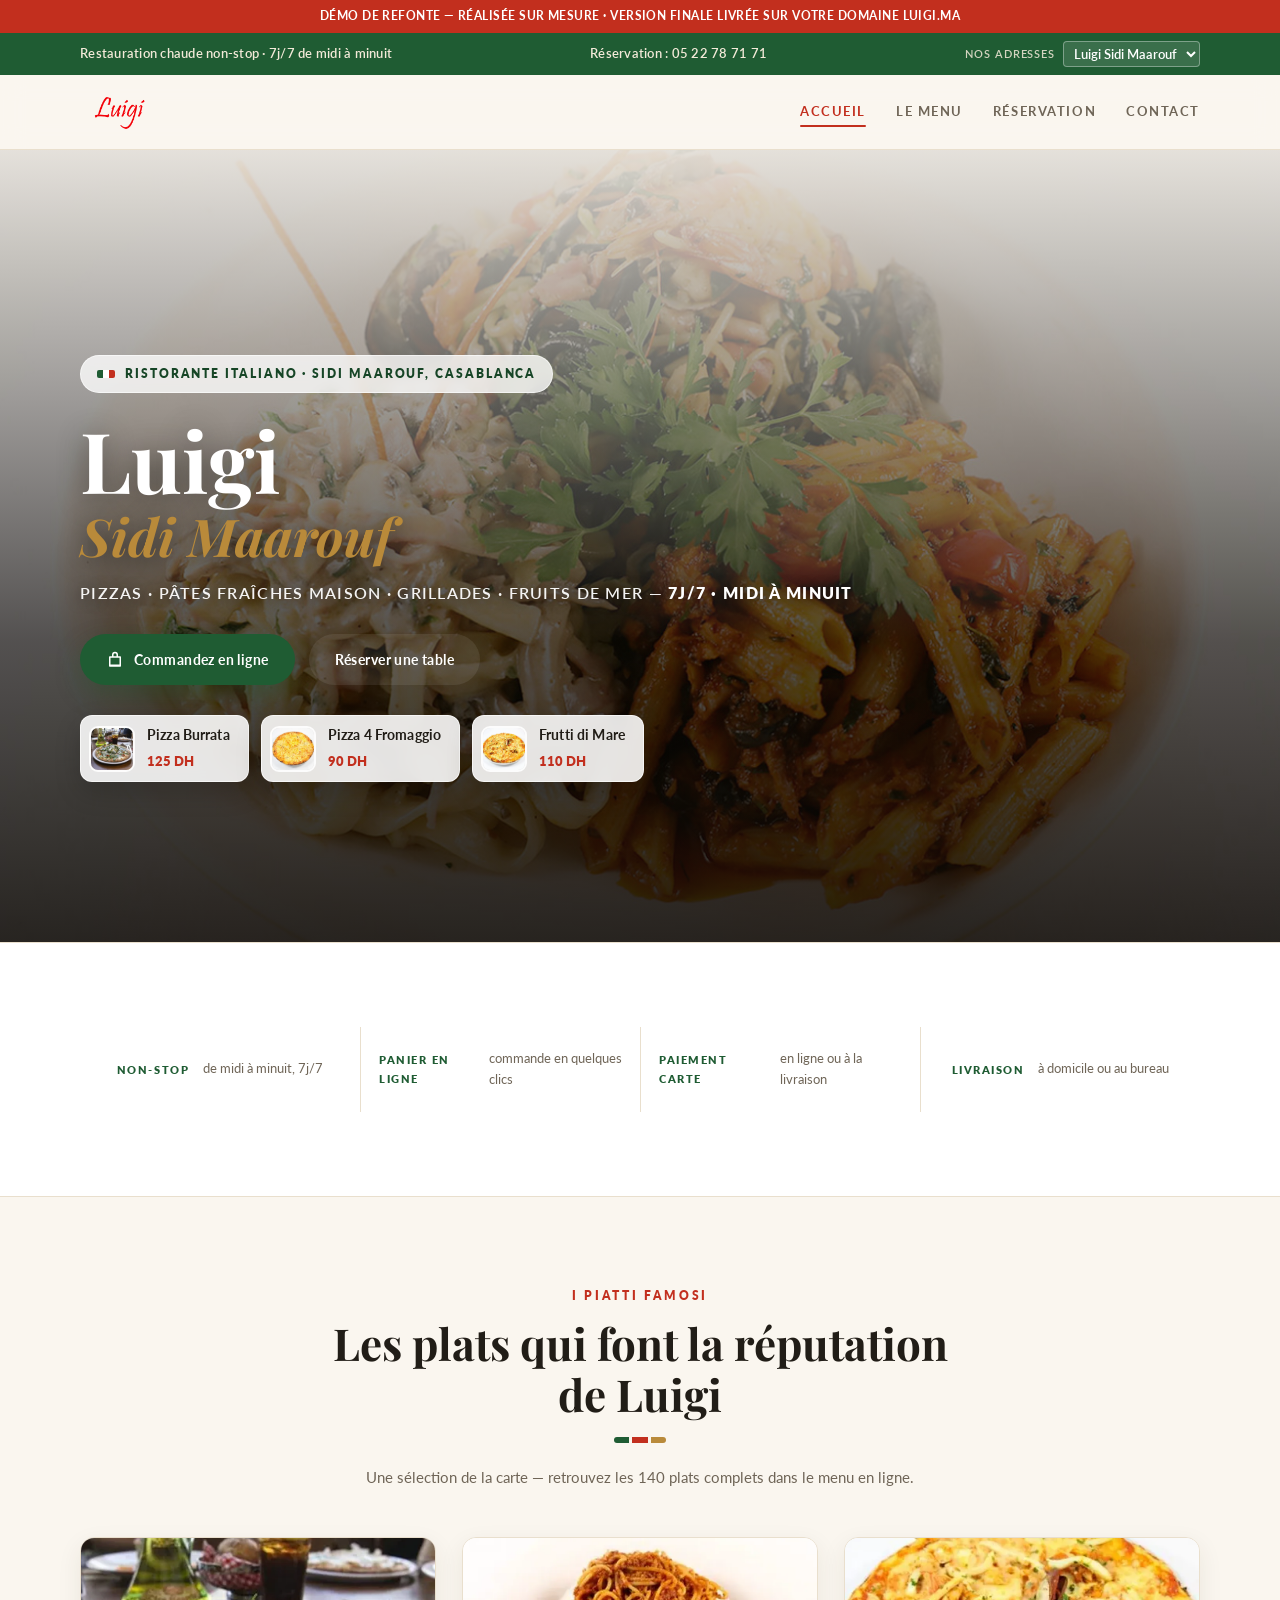
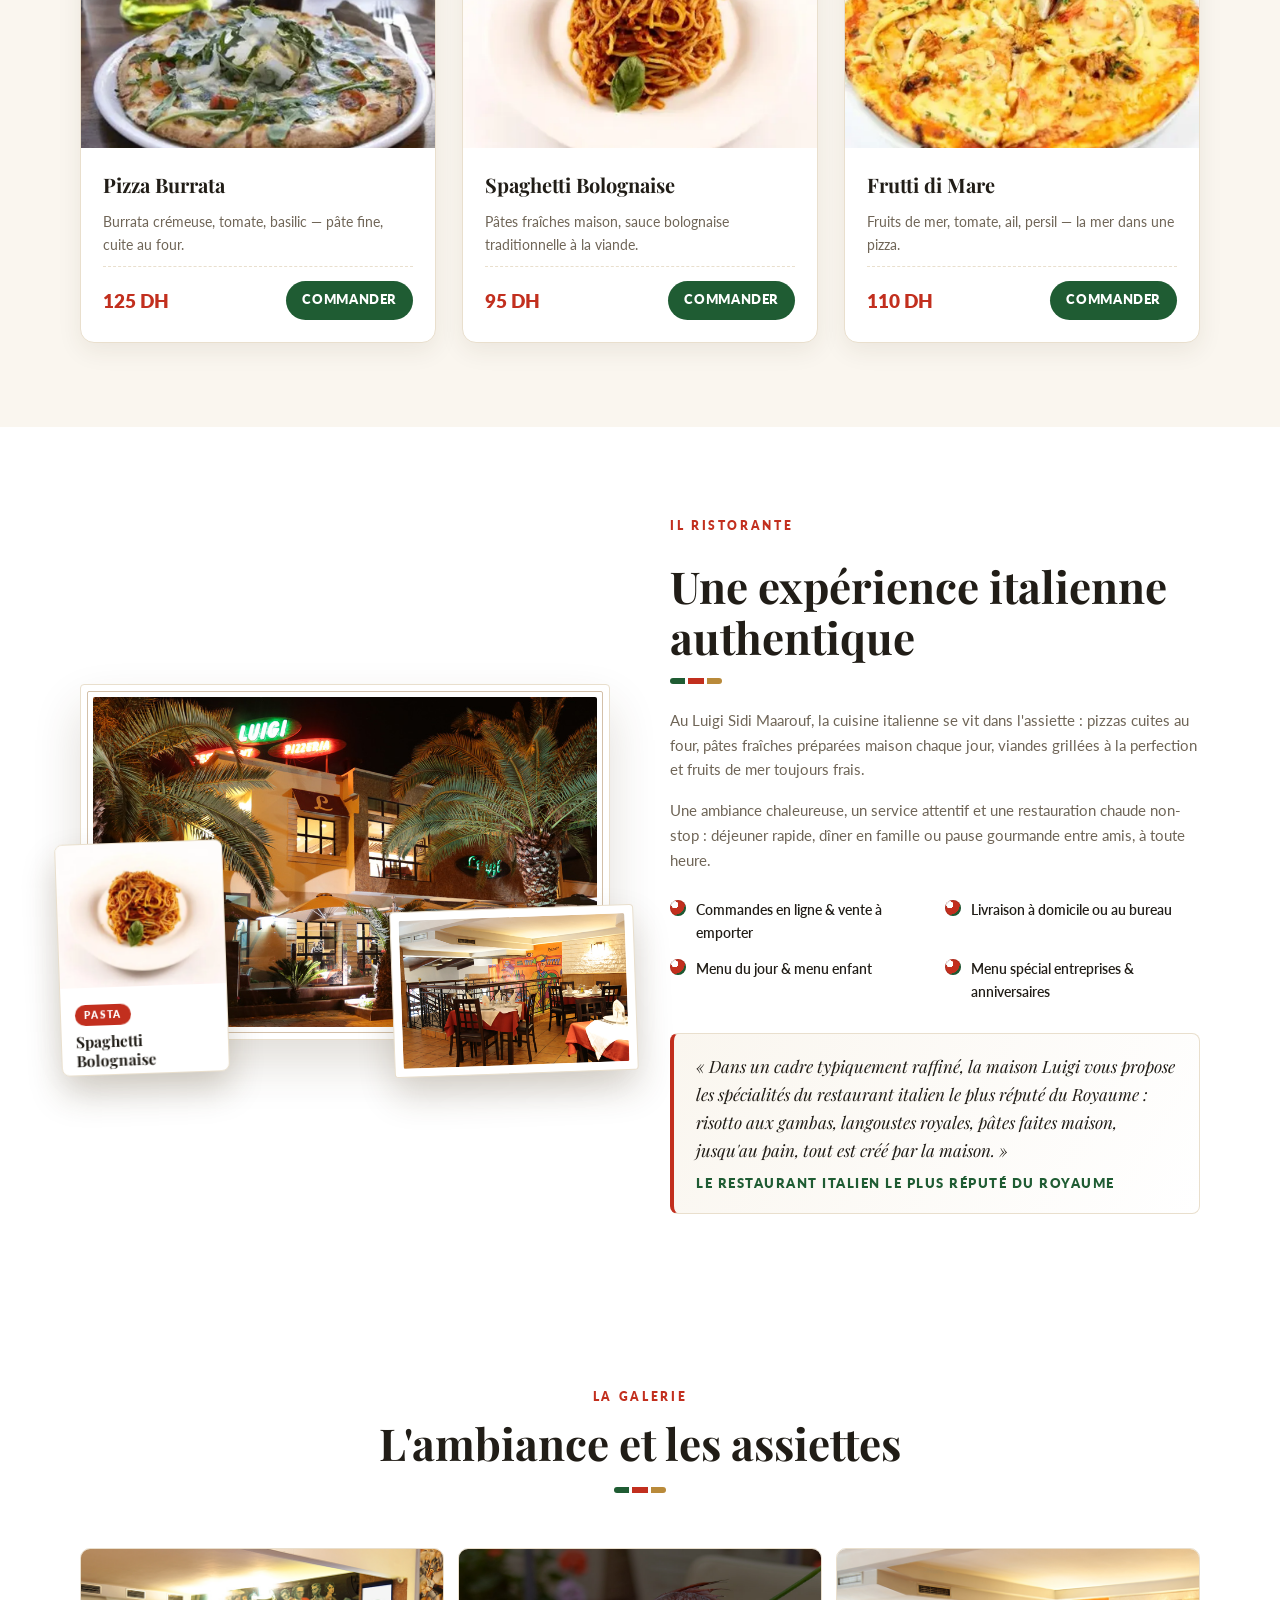
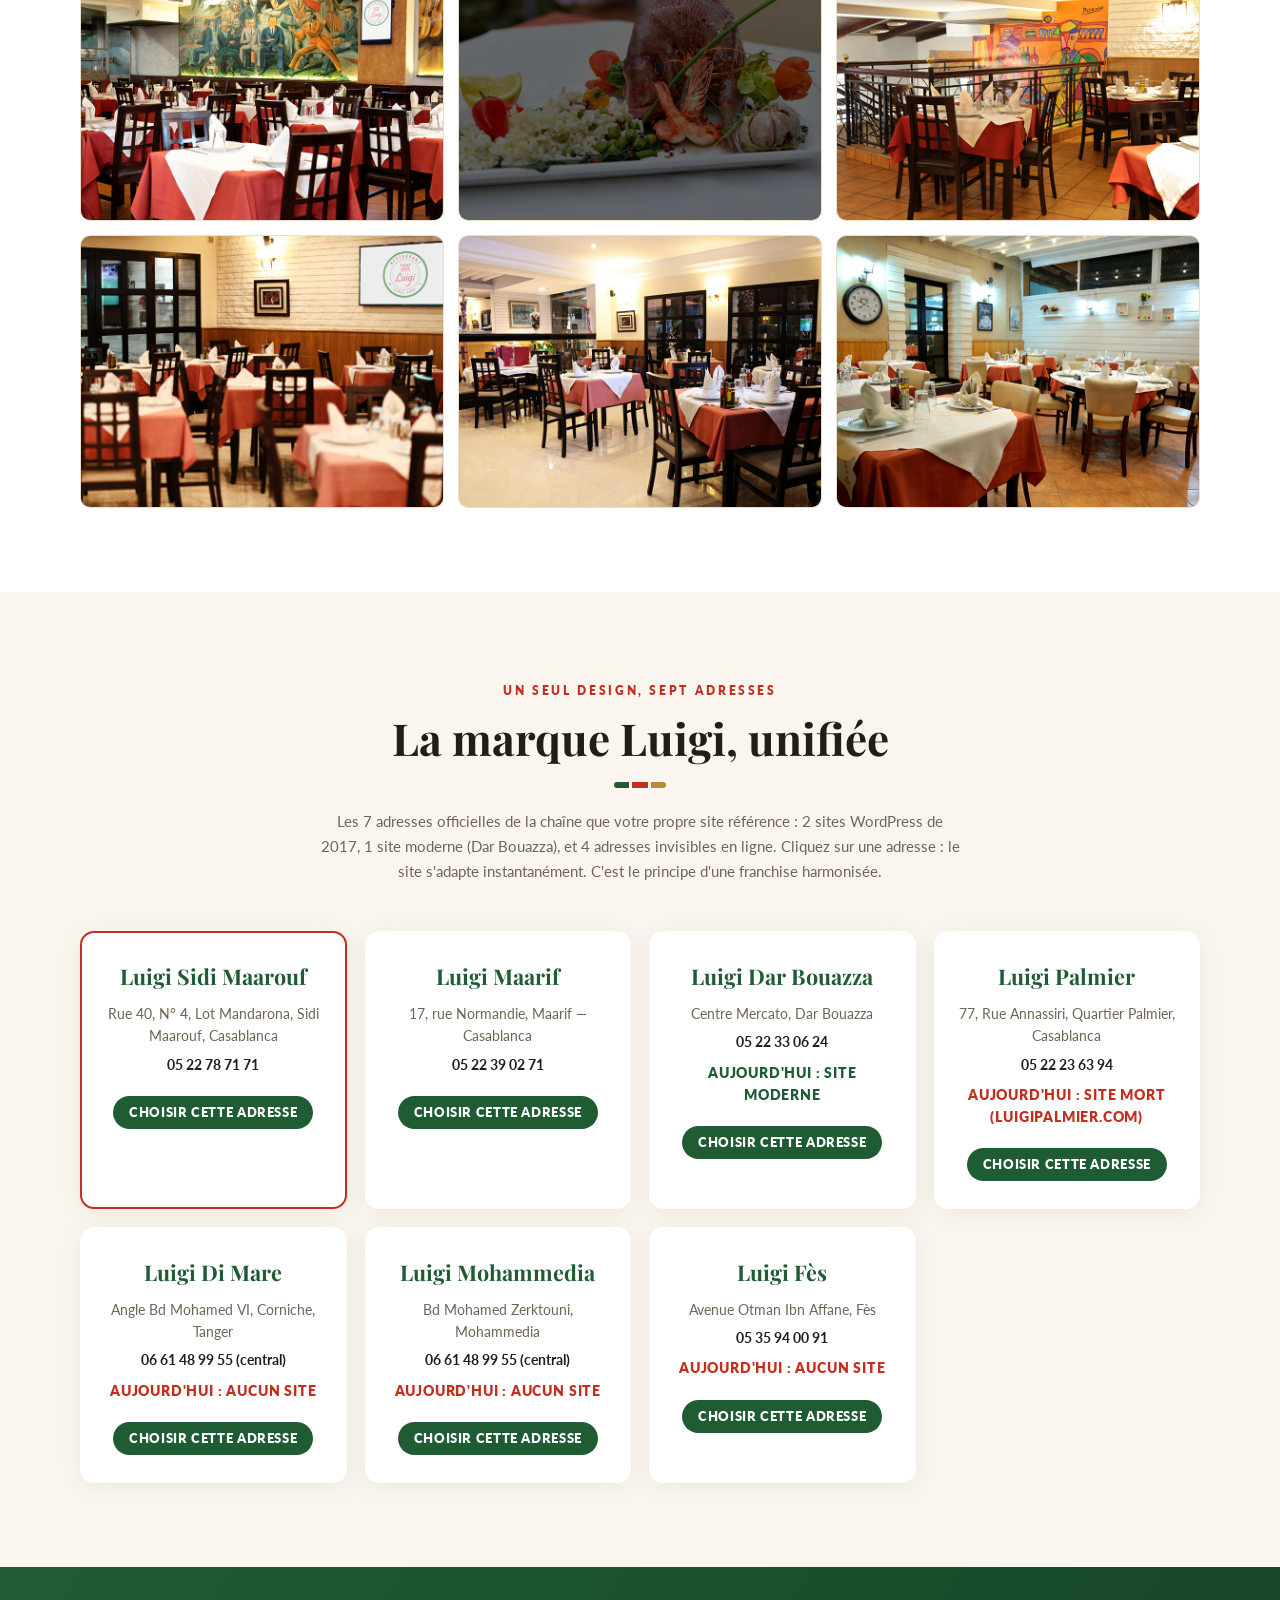
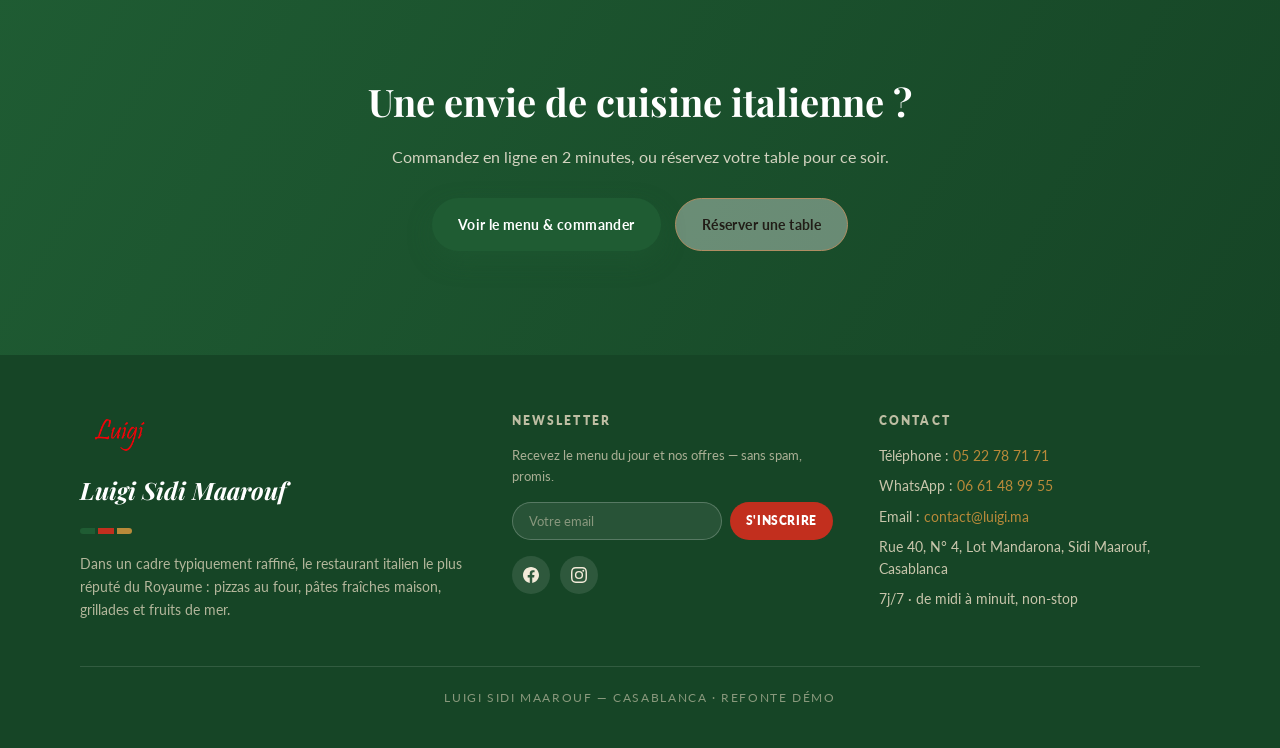
==== index.html @ 853eae3e "fix: 7 location selector options, CSS vars, palmier wa target, generic titles" ====
<!DOCTYPE html>
<html lang="fr">
<head>
  <meta charset="UTF-8">
  <meta name="viewport" content="width=device-width, initial-scale=1.0">
  <title>Luigi — Restaurant italien | Pizzas, Pâtes fraîches, Grillades</title>
  <meta name="description" content="Luigi : pizzas, pâtes fraîches, viandes grillées, fruits de mer. Chaîne italienne au Maroc — 7 adresses, restauration non-stop de midi à minuit. Commandez en ligne.">
  <link rel="icon" type="image/png" href="assets/img/logo.png">
  <link rel="preconnect" href="https://fonts.googleapis.com">
  <link rel="preconnect" href="https://fonts.gstatic.com" crossorigin>
  <link href="https://fonts.googleapis.com/css2?family=Playfair+Display:wght@500;700&family=Lato:wght@400;600;700&display=swap" rel="stylesheet">
  <link rel="stylesheet" href="assets/css/style.css?v=7">
</head>
<body>
  <div class="demo-strip">Démo de refonte — réalisée sur mesure · version finale livrée sur votre domaine luigi.ma</div>

  <div class="topbar">
    <div class="container topbar-inner">
      <span>Restauration chaude non-stop · 7j/7 de midi à minuit</span>
      <span>Réservation : <a id="topPhoneLink" href="tel:+212522787171">05 22 78 71 71</a></span>
      <span class="topbar-loc">
        <label for="locSelect">Nos adresses</label>
        <select id="locSelect" class="loc-select">
          <option value="sidimaarouf">Luigi Sidi Maarouf</option>
          <option value="maarif">Luigi Maarif</option>
          <option value="darbouazza">Luigi Dar Bouazza</option>
        </select>
      </span>
    </div>
  </div>

  <header class="header" id="header">
    <div class="container header-inner">
      <a href="index.html" class="logo">
        <img src="assets/img/logo.png" alt="Luigi">
      </a>
      <nav class="nav" id="nav">
        <a href="index.html" class="nav-link active">Accueil</a>
        <a href="menu.html" class="nav-link">Le Menu</a>
        <a href="reservation.html" class="nav-link">Réservation</a>
        <a href="contact.html" class="nav-link">Contact</a>
      </nav>
      <button class="nav-toggle" id="navToggle" aria-label="Menu" aria-expanded="false">
        <span></span><span></span><span></span>
      </button>
    </div>
  </header>

  <section class="hero" id="accueil">
    <div class="hero-bg">
      <img src="assets/img/Luigi-slider-1.jpg" alt="L'ambiance du restaurant Luigi">
    </div>
    <div class="hero-content">
      <span class="hero-badge"><span id="locBadge">Ristorante Italiano · Sidi Maarouf, Casablanca</span></span>
      <h1>Luigi <span id="locName">Sidi Maarouf</span></h1>
      <p class="hero-tag">Pizzas · Pâtes fraîches maison · Grillades · Fruits de mer — <strong>7j/7 · midi à minuit</strong></p>
      <div class="hero-cta">
        <a href="menu.html" class="btn btn-primary">
          <svg viewBox="0 0 24 24" width="18" height="18" fill="currentColor"><path d="M19 7h-3V5a4 4 0 0 0-8 0v2H5a1 1 0 0 0-1 1v12a1 1 0 0 0 1 1h14a1 1 0 0 0 1-1V8a1 1 0 0 0-1-1Zm-9-2a2 2 0 0 1 4 0v2h-4V5Zm8 13H6V9h12v9Zm-8-10a1 1 0 1 0 2 0 1 1 0 0 0-2 0Z"/></svg>
          Commandez en ligne
        </a>
        <a href="reservation.html" class="btn btn-outline-cream">Réserver une table</a>
      </div>
      <div class="hero-minis">
        <div class="hero-mini">
          <img src="assets/img/menu/IMG-22350000-editedby-YoBEN-ComsideA-4.webp" alt="Pizza Burrata">
          <span><b>Pizza Burrata</b><em>125 DH</em></span>
        </div>
        <div class="hero-mini">
          <img src="assets/img/menu/4-FORMAGGIO.webp" alt="Pizza 4 Fromaggio">
          <span><b>Pizza 4 Fromaggio</b><em>90 DH</em></span>
        </div>
        <div class="hero-mini">
          <img src="assets/img/menu/FRUTTI-DI-MARE.webp" alt="Pizza Frutti di Mare">
          <span><b>Frutti di Mare</b><em>110 DH</em></span>
        </div>
      </div>
    </div>
  </section>

  <section class="info-strip">
    <div class="container info-grid">
      <div class="info-item"><strong>Non-stop</strong><span>de midi à minuit, 7j/7</span></div>
      <div class="info-item"><strong>Panier en ligne</strong><span>commande en quelques clics</span></div>
      <div class="info-item"><strong>Paiement carte</strong><span>en ligne ou à la livraison</span></div>
      <div class="info-item"><strong>Livraison</strong><span>à domicile ou au bureau</span></div>
    </div>
  </section>

  <section class="featured-section">
    <div class="container">
      <div class="section-head">
        <span class="section-tag">I Piatti Famosi</span>
        <h2>Les plats qui font la réputation de Luigi</h2>
        <span class="flag-stripe"><span></span><span></span><span></span></span>
        <p>Une sélection de la carte — retrouvez les 140 plats complets dans le menu en ligne.</p>
      </div>
      <div class="featured-grid">
        <div class="featured-card">
          <div class="featured-img"><img src="assets/img/menu/IMG-22350000-editedby-YoBEN-ComsideA-4.webp" alt="Pizza Burrata"></div>
          <div class="featured-body">
            <h3>Pizza Burrata</h3>
            <p>Burrata crémeuse, tomate, basilic — pâte fine, cuite au four.</p>
            <div class="featured-bottom"><span class="featured-price">125 DH</span><a href="menu.html" class="btn-add">Commander</a></div>
          </div>
        </div>
        <div class="featured-card">
          <div class="featured-img"><img src="assets/img/menu/Spaghetti-Bolognaise.webp" alt="Spaghetti Bolognaise"></div>
          <div class="featured-body">
            <h3>Spaghetti Bolognaise</h3>
            <p>Pâtes fraîches maison, sauce bolognaise traditionnelle à la viande.</p>
            <div class="featured-bottom"><span class="featured-price">95 DH</span><a href="menu.html" class="btn-add">Commander</a></div>
          </div>
        </div>
        <div class="featured-card">
          <div class="featured-img"><img src="assets/img/menu/FRUTTI-DI-MARE.webp" alt="Frutti di Mare"></div>
          <div class="featured-body">
            <h3>Frutti di Mare</h3>
            <p>Fruits de mer, tomate, ail, persil — la mer dans une pizza.</p>
            <div class="featured-bottom"><span class="featured-price">110 DH</span><a href="menu.html" class="btn-add">Commander</a></div>
          </div>
        </div>
      </div>
    </div>
  </section>

  <section class="about-section" id="a-propos">
    <div class="container about-grid">
      <div class="about-img">
        <div class="frame">
          <img src="assets/img/photo-1.jpg" alt="L'ambiance du restaurant Luigi">
        </div>
        <div class="side-img">
          <img src="assets/img/photo-4.jpg" alt="La table italienne du Luigi">
        </div>
        <div class="flip-card">
          <div class="flip-inner">
            <div class="flip-face flip-front">
              <div class="flip-pic"><img src="assets/img/menu/Spaghetti-Bolognaise.webp" alt="Spaghetti Bolognaise"></div>
              <div class="flip-body">
                <span class="flip-badge">Pasta</span>
                <strong>Spaghetti Bolognaise</strong>
                <small>Pâtes fraîches · faites maison</small>
              </div>
            </div>
            <div class="flip-face flip-back">
              <svg viewBox="0 0 24 24" fill="none" stroke="#fff" stroke-width="2" stroke-linecap="round" stroke-linejoin="round"><path d="M20 6 9 17l-5-5"/></svg>
              <strong>Fatto in casa</strong>
              <small>Pâtes fraîches préparées chaque jour, à l'italienne</small>
            </div>
          </div>
        </div>
      </div>
      <div class="about-text">
        <span class="section-tag">Il Ristorante</span>
        <h2>Une expérience italienne authentique</h2>
        <span class="flag-stripe"><span></span><span></span><span></span></span>
        <p>Au Luigi Sidi Maarouf, la cuisine italienne se vit dans l'assiette : pizzas cuites au four, pâtes fraîches préparées maison chaque jour, viandes grillées à la perfection et fruits de mer toujours frais.</p>
        <p>Une ambiance chaleureuse, un service attentif et une restauration chaude non-stop : déjeuner rapide, dîner en famille ou pause gourmande entre amis, à toute heure.</p>
        <div class="about-points">
          <div class="about-point">Commandes en ligne & vente à emporter</div>
          <div class="about-point">Livraison à domicile ou au bureau</div>
          <div class="about-point">Menu du jour & menu enfant</div>
          <div class="about-point">Menu spécial entreprises & anniversaires</div>
        </div>
        <div class="about-accent">
          <div class="quote">« Dans un cadre typiquement raffiné, la maison Luigi vous propose les spécialités du restaurant italien le plus réputé du Royaume : risotto aux gambas, langoustes royales, pâtes faites maison, jusqu'au pain, tout est créé par la maison. »</div>
          <div class="sign">Le restaurant italien le plus réputé du Royaume</div>
        </div>
      </div>
    </div>
  </section>

  <section class="gallery-section">
    <div class="container">
      <div class="section-head">
        <span class="section-tag">La Galerie</span>
        <h2>L'ambiance et les assiettes</h2>
        <span class="flag-stripe"><span></span><span></span><span></span></span>
      </div>
      <div class="gallery-grid">
        <img src="assets/img/photo-2.jpg" alt="Luigi ambulance">
        <img src="assets/img/slider-2.jpg" alt="Luigi salle">
        <img src="assets/img/photo-4.jpg" alt="Luigi table">
        <img src="assets/img/photo-6.jpg" alt="Luigi dégustation">
        <img src="assets/img/photo-7.jpg" alt="Luigi intérieur">
        <img src="assets/img/photo-8.jpg" alt="Luigi plats">
      </div>
    </div>
  </section>

  <section class="addresses-section">
    <div class="container">
      <div class="section-head">
        <span class="section-tag">Un seul design, sept adresses</span>
        <h2>La marque Luigi, unifiée</h2>
        <span class="flag-stripe"><span></span><span></span><span></span></span>
        <p>Les 7 adresses officielles de la chaîne que votre propre site référence : 2 sites WordPress de 2017, 1 site moderne (Dar Bouazza), et 4 adresses invisibles en ligne. Cliquez sur une adresse : le site s'adapte instantanément. C'est le principe d'une franchise harmonisée.</p>
      </div>
      <div class="addresses-grid">
        <div class="address-card" data-loc="sidimaarouf">
          <h3>Luigi Sidi Maarouf</h3>
          <p>Rue 40, N° 4, Lot Mandarona, Sidi Maarouf, Casablanca</p>
          <p class="address-tel">05 22 78 71 71</p>
          <button class="btn-add">Choisir cette adresse</button>
        </div>
        <div class="address-card" data-loc="maarif">
          <h3>Luigi Maarif</h3>
          <p>17, rue Normandie, Maarif — Casablanca</p>
          <p class="address-tel">05 22 39 02 71</p>
          <button class="btn-add">Choisir cette adresse</button>
        </div>
        <div class="address-card" data-loc="darbouazza">
          <h3>Luigi Dar Bouazza</h3>
          <p>Centre Mercato, Dar Bouazza</p>
          <p class="address-tel">05 22 33 06 24</p>
          <p class="addr-status ok">Aujourd'hui : site moderne</p>
          <button class="btn-add">Choisir cette adresse</button>
        </div>
        <div class="address-card" data-loc="palmier">
          <h3>Luigi Palmier</h3>
          <p>77, Rue Annassiri, Quartier Palmier, Casablanca</p>
          <p class="address-tel">05 22 23 63 94</p>
          <p class="addr-status bad">Aujourd'hui : site mort (luigipalmier.com)</p>
          <button class="btn-add">Choisir cette adresse</button>
        </div>
        <div class="address-card" data-loc="dimare">
          <h3>Luigi Di Mare</h3>
          <p>Angle Bd Mohamed VI, Corniche, Tanger</p>
          <p class="address-tel">06 61 48 99 55 (central)</p>
          <p class="addr-status bad">Aujourd'hui : aucun site</p>
          <button class="btn-add">Choisir cette adresse</button>
        </div>
        <div class="address-card" data-loc="mohammedia">
          <h3>Luigi Mohammedia</h3>
          <p>Bd Mohamed Zerktouni, Mohammedia</p>
          <p class="address-tel">06 61 48 99 55 (central)</p>
          <p class="addr-status bad">Aujourd'hui : aucun site</p>
          <button class="btn-add">Choisir cette adresse</button>
        </div>
        <div class="address-card" data-loc="fes">
          <h3>Luigi Fès</h3>
          <p>Avenue Otman Ibn Affane, Fès</p>
          <p class="address-tel">05 35 94 00 91</p>
          <p class="addr-status bad">Aujourd'hui : aucun site</p>
          <button class="btn-add">Choisir cette adresse</button>
        </div>
      </div>
    </div>
  </section>

  <section class="cta-band">
    <div class="container cta-inner">
      <h2>Une envie de cuisine italienne ?</h2>
      <p>Commandez en ligne en 2 minutes, ou réservez votre table pour ce soir.</p>
      <div class="hero-cta" style="justify-content:center">
        <a href="menu.html" class="btn btn-primary">Voir le menu & commander</a>
        <a href="reservation.html" class="btn btn-outline">Réserver une table</a>
      </div>
    </div>
  </section>
  <footer class="footer">
    <div class="container">
      <div class="footer-grid">
        <div class="footer-col">
          <img src="assets/img/logo.png" alt="Luigi" class="footer-logo">
          <h3 id="footerName">Luigi Sidi Maarouf</h3>
          <span class="flag-stripe"><span></span><span></span><span></span></span>
          <p class="footer-about">Dans un cadre typiquement raffiné, le restaurant italien le plus réputé du Royaume : pizzas au four, pâtes fraîches maison, grillades et fruits de mer.</p>
        </div>
        <div class="footer-col">
          <h4>Newsletter</h4>
          <p class="footer-sub">Recevez le menu du jour et nos offres — sans spam, promis.</p>
          <form class="newsletter-form" id="newsletterForm" novalidate>
            <input type="email" id="newsletterEmail" placeholder="Votre email" required>
            <button type="submit" id="newsletterBtn">S'inscrire</button>
          </form>
          <p class="newsletter-done" id="newsletterDone" hidden>Inscription envoyée ✓ — bienvenue à la table Luigi.</p>
          <div class="footer-social">
            <a href="https://www.facebook.com/luigimaroc/" target="_blank" rel="noopener" class="social-icon" aria-label="Facebook Luigi">
              <svg viewBox="0 0 24 24" width="16" height="16" fill="currentColor"><path d="M24 12.073C24 5.405 18.627 0 12 0S0 5.405 0 12.073C0 18.1 4.388 23.094 10.125 24v-8.437H7.078v-3.49h3.047v-2.66c0-3.025 1.792-4.697 4.533-4.697 1.313 0 2.686.236 2.686.236v2.971H15.83c-1.491 0-1.956.93-1.956 1.886v2.264h3.328l-.532 3.49h-2.796V24C19.612 23.094 24 18.1 24 12.073z"/></svg>
            </a>
            <a href="https://www.instagram.com/luigimarocofficiel/" target="_blank" rel="noopener" class="social-icon" aria-label="Instagram Luigi">
              <svg viewBox="0 0 24 24" width="16" height="16" fill="currentColor"><path d="M12 2.163c3.204 0 3.584.012 4.85.07 3.252.148 4.771 1.691 4.919 4.919.058 1.265.069 1.645.069 4.849 0 3.205-.012 3.584-.069 4.849-.149 3.225-1.664 4.771-4.919 4.919-1.266.058-1.644.07-4.85.07-3.204 0-3.584-.012-4.849-.07-3.26-.149-4.771-1.699-4.919-4.92-.058-1.265-.07-1.644-.07-4.849 0-3.204.013-3.583.07-4.849.149-3.227 1.664-4.771 4.919-4.919 1.266-.057 1.645-.069 4.849-.069zM12 0C8.741 0 8.333.014 7.053.072 2.695.272.273 2.69.073 7.052.014 8.333 0 8.741 0 12c0 3.259.014 3.668.072 4.948.2 4.358 2.618 6.78 6.98 6.98C8.333 23.986 8.741 24 12 24c3.259 0 3.668-.014 4.948-.072 4.354-.2 6.782-2.618 6.979-6.98.059-1.28.073-1.689.073-4.948 0-3.259-.014-3.667-.072-4.947-.196-4.354-2.617-6.78-6.979-6.98C15.668.014 15.259 0 12 0zm0 5.838a6.162 6.162 0 1 0 0 12.324 6.162 6.162 0 0 0 0-12.324zM12 16a4 4 0 1 1 0-8 4 4 0 0 1 0 8zm6.406-11.845a1.44 1.44 0 1 0 0 2.881 1.44 1.44 0 0 0 0-2.881z"/></svg>
            </a>
          </div>
        </div>
        <div class="footer-col">
          <h4>Contact</h4>
          <p class="footer-line">Téléphone : <a id="footerPhone" href="tel:+212522787171">05 22 78 71 71</a></p>
          <p class="footer-line">WhatsApp : <a id="footerWa" href="https://wa.me/212661489955" target="_blank" rel="noopener">06 61 48 99 55</a></p>
          <p class="footer-line">Email : <a id="footerEmail" href="mailto:contact@luigi.ma">contact@luigi.ma</a></p>
          <p class="footer-line" id="footerAddr">Rue 40, N° 4, Lot Mandarona, Sidi Maarouf, Casablanca</p>
          <p class="footer-line">7j/7 · de midi à minuit, non-stop</p>
        </div>
      </div>
      <p class="footer-copy">Luigi Sidi Maarouf — Casablanca · Refonte démo</p>
    </div>
  </footer>

  <script src="assets/js/main.js?v=7"></script>
</body>
</html>
---- assets/css/style.css ----
:root {
  --ivory: #faf6ef;
  --ivory-2: #f3ecdf;
  --surface: #ffffff;
  --ink: #211d17;
  --muted: #6f6557;
  --oak: #8a6a45;
  --oak-soft: #b08d63;
  --green: #1f5c33;
  --green-deep: #164526;
  --red: #c22f1e;
  --gold: #b98a3a;
  --line: #e9dfcd;
  --wa: #25d366;
  --radius: 10px;
  --shadow: 0 8px 24px rgba(70, 50, 20, .08);
  --serif: 'Playfair Display', Georgia, serif;
  --sans: 'Lato', 'Segoe UI', Arial, sans-serif;
}

* { margin: 0; padding: 0; box-sizing: border-box; }

html { scroll-behavior: smooth; }

body {
  font-family: var(--sans);
  background: var(--ivory);
  color: var(--ink);
  line-height: 1.65;
  -webkit-font-smoothing: antialiased;
}

img { max-width: 100%; display: block; }
a { color: inherit; text-decoration: none; }
button { font-family: inherit; cursor: pointer; }

.container { width: min(1120px, 92%); margin: 0 auto; }

/* ---------- Logo & marque ---------- */
.logo img { height: 46px; width: auto; }

/* ---------- Bandeau démo ---------- */
.demo-strip {
  background: var(--red); color: #fff;
  text-align: center;
  font-size: 11.5px; font-weight: 700;
  letter-spacing: .04em;
  padding: 7px 14px;
  text-transform: uppercase;
}

/* ---------- Topbar ---------- */
.topbar {
  background: var(--green);
  color: #f3ead9;
  font-size: 12.5px;
  font-weight: 600;
  letter-spacing: .02em;
}
.topbar-inner {
  display: flex; justify-content: space-between; align-items: center;
  gap: 12px;
  padding: 8px 0;
}
.topbar a:hover { color: #fff; }
.topbar .flag {
  display: inline-flex; height: 10px; width: 30px;
  margin-left: 8px; border-radius: 2px; overflow: hidden; vertical-align: -1px;
}
.topbar .flag span { width: 10px; height: 100%; }
.topbar .flag span:nth-child(1) { background: var(--green); }
.topbar .flag span:nth-child(2) { background: #fff; }
.topbar .flag span:nth-child(3) { background: var(--red); }

/* ---------- Header ---------- */
.header {
  position: sticky; top: 0; z-index: 200;
  background: rgba(250, 246, 239, .88);
  backdrop-filter: blur(12px);
  -webkit-backdrop-filter: blur(12px);
  border-bottom: 1px solid var(--line);
}
.header-inner {
  display: flex; justify-content: space-between; align-items: center;
  padding: 14px 0;
}
.nav { display: flex; gap: 30px; }
.nav-link {
  font-size: 13px; font-weight: 700;
  text-transform: uppercase; letter-spacing: .12em;
  color: var(--muted);
  position: relative; padding: 4px 0;
  transition: color .2s;
}
.nav-link:hover, .nav-link.active { color: var(--red); }
.nav-link::after {
  content: ''; position: absolute; left: 0; bottom: 0;
  width: 100%; height: 2px; background: var(--red);
  border-radius: 2px; transform: scaleX(0); transition: transform .25s;
}
.nav-link.active::after, .nav-link:hover::after { transform: scaleX(1); }

.nav-toggle {
  display: none; background: none; border: none;
  width: 40px; height: 40px; flex-direction: column;
  justify-content: center; gap: 6px; padding: 8px;
}
.nav-toggle span {
  display: block; height: 2px; width: 100%;
  background: var(--ink); border-radius: 2px;
  transition: transform .25s, opacity .2s;
}
.nav-toggle.open span:nth-child(1) { transform: translateY(8px) rotate(45deg); }
.nav-toggle.open span:nth-child(2) { opacity: 0; }
.nav-toggle.open span:nth-child(3) { transform: translateY(-8px) rotate(-45deg); }
section[id] { scroll-margin-top: 90px; }
@media (max-width: 940px) { section[id] { scroll-margin-top: 70px; } }

/* ---------- Boutons ---------- */
.btn {
  display: inline-flex; align-items: center; justify-content: center; gap: 10px;
  font-size: 14px; font-weight: 700; letter-spacing: .03em;
  padding: 14px 26px; border-radius: 999px;
  transition: transform .2s, box-shadow .2s, background .2s;
}
.btn-primary { position: relative; overflow: hidden; background: var(--green); color: #fff; box-shadow: 0 10px 24px rgba(31, 92, 51, .35); }
.btn-primary::after {
  content: ''; position: absolute; top: 0; left: -80%;
  width: 45%; height: 100%;
  background: linear-gradient(100deg, transparent, rgba(255, 255, 255, .5), transparent);
  transform: skewX(-20deg); transition: left .65s ease;
}
.btn-primary:hover::after { left: 140%; }
.btn-primary:hover { background: var(--green-deep); transform: translateY(-2px); box-shadow: 0 14px 30px rgba(31, 92, 51, .4); }
.btn-outline {
  border: 1.5px solid var(--oak-soft); color: var(--ink);
  background: rgba(255, 255, 255, .35);
}
.btn-outline:hover { border-color: var(--red); color: var(--red); transform: translateY(-2px); }
.btn-outline-cream { border-color: rgba(255,255,255,.65); color: #fff; background: rgba(255,255,255,.08); }
.btn-outline-cream:hover { border-color: #fff; color: #fff; }
.btn-block { width: 100%; }

/* ---------- En-tête de page interne ---------- */
.page-head {
  padding: 72px 0 44px;
  background: linear-gradient(to bottom, var(--ivory-2), var(--ivory));
  text-align: center;
}
.page-head h1 {
  font-family: var(--serif);
  font-size: clamp(32px, 5vw, 48px);
}
.page-head p { color: var(--muted); margin-top: 14px; font-size: 15px; }
.page-head .flag-stripe { margin: 16px auto 0; display: flex; width: 52px; }

/* ---------- Plats vedettes ---------- */
.featured-section { background: var(--ivory); }
.featured-grid { display: grid; grid-template-columns: repeat(3, 1fr); gap: 26px; }
.featured-card {
  background: var(--surface);
  border: 1px solid var(--line);
  border-radius: 14px; overflow: hidden;
  box-shadow: var(--shadow);
  display: flex; flex-direction: column;
  transition: transform .25s, box-shadow .25s;
}
.featured-card:hover { transform: translateY(-5px); box-shadow: 0 18px 38px rgba(70, 50, 20, .15); }
.featured-img { height: 210px; overflow: hidden; }
.featured-img img { width: 100%; height: 100%; object-fit: cover; transition: transform .5s ease; }
.featured-card:hover .featured-img img { transform: scale(1.07); }
.featured-body { padding: 20px 22px 22px; display: flex; flex-direction: column; gap: 10px; flex: 1; }
.featured-body h3 { font-family: var(--serif); font-size: 20px; }
.featured-body p { font-size: 13.5px; color: var(--muted); flex: 1; }
.featured-bottom { display: flex; justify-content: space-between; align-items: center; border-top: 1px dashed var(--line); padding-top: 14px; }
.featured-price { font-size: 19px; font-weight: 800; color: var(--red); }
@media (max-width: 940px) { .featured-grid { grid-template-columns: 1fr; } }

/* ---------- Galerie ---------- */
.gallery-section { background: var(--surface); }
.gallery-grid { display: grid; grid-template-columns: repeat(3, 1fr); gap: 14px; }
.gallery-grid img {
  width: 100%; aspect-ratio: 4/3; object-fit: cover;
  border-radius: 10px;
  border: 1px solid var(--line);
  transition: transform .3s;
}
.gallery-grid img:hover { transform: scale(1.02); }
@media (max-width: 940px) { .gallery-grid { grid-template-columns: repeat(2, 1fr); } }

/* ---------- Unification : adresses de la marque ---------- */
.topbar-loc {
  display: inline-flex;
  align-items: center;
  gap: 8px;
}
.topbar-loc label {
  font-size: 11px;
  letter-spacing: 0.08em;
  text-transform: uppercase;
  opacity: 0.85;
}
.loc-select {
  background: rgba(255, 255, 255, 0.12);
  border: 1px solid rgba(255, 255, 255, 0.35);
  color: var(--surface);
  font: inherit;
  font-size: 13px;
  padding: 3px 6px;
  border-radius: 4px;
  cursor: pointer;
  max-width: 150px;
}
.loc-select option {
  color: var(--ink);
  background: var(--surface);
}
@media (max-width: 640px) {
  .topbar-loc label {
    display: none;
  }
  .loc-select {
    max-width: 118px;
  }
}

.addresses-section {
  background: var(--ivory);
}
.addresses-grid {
  display: grid;
  grid-template-columns: repeat(auto-fit, minmax(240px, 1fr));
  gap: 18px;
  margin-top: 34px;
}
.address-card {
  background: var(--surface);
  border-radius: 14px;
  padding: 26px 22px;
  text-align: center;
  border: 2px solid transparent;
  box-shadow: 0 4px 22px rgba(83, 62, 30, 0.08);
  transition: border-color 0.25s ease, transform 0.25s ease;
}
.address-card:hover {
  transform: translateY(-3px);
}
.address-card.active-loc {
  border-color: var(--red);
}
.address-card h3 {
  font-family: var(--serif);
  font-size: 1.35rem;
  margin-bottom: 8px;
  color: var(--green);
}
.address-card p {
  font-size: 13.5px;
  color: var(--muted);
  margin-bottom: 6px;
}
.address-card .address-tel {
  font-weight: 700;
  color: var(--ink);
}
.address-card .btn-add {
  margin-top: 14px;
}
.addr-status {
  margin-top: 8px;
  font-size: 11px;
  font-weight: 800;
  letter-spacing: 0.06em;
  text-transform: uppercase;
}
.addr-status.ok {
  color: var(--green);
}
.addr-status.bad {
  color: var(--red);
}

/* ---------- Bande d'action ---------- */
.cta-band { background: linear-gradient(120deg, var(--green), var(--green-deep)); }
.cta-inner { text-align: center; padding: 20px 0; }
.cta-inner h2 { font-family: var(--serif); font-size: clamp(26px, 4vw, 38px); color: #fff; }
.cta-inner p { color: rgba(243, 234, 217, .85); margin-top: 10px; }

/* ---------- Checkout dans le panier ---------- */
.checkout-box { margin-bottom: 14px; }
.co-type { display: grid; grid-template-columns: 1fr 1fr; gap: 8px; margin-bottom: 14px; }
.co-type-btn {
  border: 1.5px solid var(--line);
  background: var(--ivory);
  border-radius: 999px;
  padding: 10px;
  font-size: 13px; font-weight: 700; color: var(--muted);
  transition: all .2s;
}
.co-type-btn:hover { border-color: var(--oak-soft); color: var(--ink); }
.co-type-btn.active { background: var(--green); border-color: var(--green); color: #fff; }
.co-label {
  display: block;
  font-size: 11px; font-weight: 800;
  letter-spacing: .12em; text-transform: uppercase;
  color: var(--green); margin: 10px 0 6px;
}
.co-input {
  width: 100%;
  background: #fff;
  border: 1.5px solid var(--line);
  border-radius: 9px;
  padding: 11px 13px;
  font-size: 14px; font-family: inherit; color: var(--ink);
  transition: border-color .2s, box-shadow .2s;
}
.co-input:focus { outline: none; border-color: var(--red); box-shadow: 0 0 0 3px rgba(194, 47, 30, .12); }
.co-note { margin-top: 12px; text-align: center; font-size: 12px; color: var(--muted); }
.btn-wa-order.armed { background: #1ea859; animation: armPulse 1.1s ease infinite; }
.btn-wa-order.sent { background: var(--green-deep); animation: none; }

/* ---------- Contact page : carte + infos ---------- */
.contact-map-wrap { display: flex; flex-direction: column; gap: 14px; }
.contact-map-wrap .contact-map { min-height: 300px; flex: 1; }

/* ---------- Hero ---------- */
.hero {
  position: relative;
  min-height: 88vh;
  display: flex; align-items: flex-end;
  overflow: hidden;
}
.hero-bg {
  position: absolute; inset: 0;
}
.hero-bg img {
  width: 100%; height: 100%; object-fit: cover;
  animation: heroZoom 18s ease-in-out infinite alternate;
}
@keyframes heroZoom { from { transform: scale(1); } to { transform: scale(1.06); } }
.hero-bg::after {
  content: ''; position: absolute; inset: 0;
  background: linear-gradient(to bottom,
    rgba(250, 246, 239, .85) 0%,
    rgba(250, 246, 239, .38) 30%,
    rgba(18, 14, 8, .25) 62%,
    rgba(14, 10, 6, .72) 100%);
}
.hero-content {
  position: relative; z-index: 2;
  width: min(1120px, 92%); margin: 0 auto;
  padding: 0 0 76px;
}
.hero-badge {
  display: inline-flex; align-items: center; gap: 10px;
  background: rgba(255, 255, 255, .78);
  border: 1px solid rgba(255,255,255,.6);
  color: var(--green-deep);
  font-size: 12px; font-weight: 800;
  letter-spacing: .16em; text-transform: uppercase;
  padding: 8px 16px; border-radius: 999px;
  backdrop-filter: blur(6px);
  margin-bottom: 22px;
}
.hero-badge::before { content: ''; width: 18px; height: 8px; border-radius: 2px; overflow: hidden; display: inline-block; background: linear-gradient(90deg, var(--green) 0 33%, #fff 33% 66%, var(--red) 66% 100%); }
.hero h1 {
  font-family: var(--serif);
  font-size: clamp(40px, 7vw, 84px);
  font-weight: 700;
  line-height: 1.05;
  color: #fff;
  text-shadow: 0 4px 30px rgba(0, 0, 0, .45);
  max-width: 700px;
}
.hero h1 span {
  display: block;
  font-style: italic;
  font-size: .62em;
  color: var(--gold);
  text-shadow: 0 3px 22px rgba(0, 0, 0, .5);
  margin-top: 6px;
}
.hero-tag {
  margin-top: 16px;
  color: rgba(255, 255, 255, .94);
  font-size: 16px; font-weight: 600; letter-spacing: .08em;
  text-transform: uppercase;
  text-shadow: 0 2px 14px rgba(0, 0, 0, .5);
}
.hero-tag strong { color: #fff; font-weight: 800; }
.hero-cta { display: flex; flex-wrap: wrap; gap: 14px; margin-top: 28px; }
.hero-minis {
  display: flex; flex-wrap: wrap; gap: 12px; margin-top: 30px;
}
.hero-mini {
  display: flex; align-items: center; gap: 12px;
  background: rgba(255, 255, 255, .88);
  border: 1px solid rgba(255, 255, 255, .65);
  border-radius: 12px;
  padding: 8px 18px 8px 8px;
  box-shadow: 0 10px 26px rgba(0, 0, 0, .18);
  backdrop-filter: blur(8px);
  transition: transform .25s;
}
.hero-mini:hover { transform: translateY(-3px); }
.hero-mini img {
  width: 46px; height: 46px; border-radius: 9px; object-fit: cover;
  border: 2px solid rgba(255,255,255,.9);
}
.hero-mini b { display: block; font-size: 13.5px; color: var(--ink); letter-spacing: .01em; }
.hero-mini em {
  font-style: normal; font-weight: 800; font-size: 13px;
  color: var(--red);
}
.hero-mini .flag-dot { width: 7px; height: 7px; border-radius: 50%; }

/* ---------- Info strip ---------- */
.info-strip {
  background: var(--surface);
  border-top: 1px solid var(--line);
  border-bottom: 1px solid var(--line);
}
.info-grid {
  display: grid; grid-template-columns: repeat(4, 1fr);
}
.info-item {
  display: flex; align-items: center; justify-content: center; gap: 14px;
  padding: 22px 18px;
  border-left: 1px solid var(--line);
  text-align: left;
}
.info-item:first-child { border-left: none; }
.info-item strong {
  font-size: 11px; font-weight: 800;
  letter-spacing: .14em; text-transform: uppercase;
  color: var(--green);
  display: block;
}
.info-item span { font-size: 12.5px; color: var(--muted); }
.info-item .dot {
  flex: none; width: 9px; height: 9px; border-radius: 50%;
  background: var(--red);
  box-shadow: 0 0 0 4px rgba(194, 47, 30, .14);
}

/* ---------- Sections ---------- */
section { padding: 84px 0; }
.section-head { text-align: center; max-width: 640px; margin: 0 auto 48px; }
.section-tag {
  display: inline-block;
  font-size: 12px; font-weight: 800;
  letter-spacing: .22em; text-transform: uppercase;
  color: var(--red);
  margin-bottom: 12px;
}
.section-head h2, .about-text h2 {
  font-family: var(--serif);
  font-size: clamp(30px, 4.5vw, 44px);
  font-weight: 700;
  line-height: 1.15;
}
.flag-stripe {
  display: inline-flex; height: 6px; width: 52px;
  gap: 3px; margin: 18px auto 0;
  border-radius: 3px; overflow: hidden;
}
.section-head .flag-stripe { margin-bottom: 4px; }
.flag-stripe span { width: 33.33%; height: 100%; }
.flag-stripe span:nth-child(1) { background: var(--green); }
.flag-stripe span:nth-child(2) { background: var(--red); }
.flag-stripe span:nth-child(3) { background: var(--gold); }
.section-head p { color: var(--muted); margin-top: 14px; font-size: 15px; }

/* ---------- Tabs ---------- */
.tabs {
  display: flex; flex-wrap: wrap; justify-content: center; gap: 8px;
  margin-bottom: 40px;
}
.tab {
  background: var(--surface);
  border: 1px solid var(--line);
  color: var(--muted);
  font-size: 13px; font-weight: 700;
  letter-spacing: .06em; text-transform: uppercase;
  padding: 10px 20px; border-radius: 999px;
  transition: all .2s;
}
.tab:hover { border-color: var(--oak-soft); color: var(--ink); }
.tab.active {
  background: var(--green); border-color: var(--green);
  color: #fff; box-shadow: 0 8px 20px rgba(31, 92, 51, .28);
}

/* ---------- Menu ---------- */
.menu-section { background: var(--ivory); }
.menu-grid {
  display: grid;
  grid-template-columns: repeat(auto-fill, minmax(280px, 1fr));
  gap: 22px;
}
.menu-card {
  background: var(--surface);
  border: 1px solid var(--line);
  border-radius: var(--radius);
  overflow: hidden;
  display: flex; flex-direction: column;
  box-shadow: var(--shadow);
  transition: transform .25s, box-shadow .25s;
}
.menu-card:hover {
  transform: translateY(-4px);
  box-shadow: 0 16px 34px rgba(70, 50, 20, .14);
}
.menu-card-img {
  position: relative; padding-top: 68%; overflow: hidden;
  background: linear-gradient(100deg, var(--ivory-2) 40%, #e7d9c2 50%, var(--ivory-2) 60%);
  background-size: 200% 100%;
  animation: shimmer 1.3s infinite linear;
}
@keyframes shimmer { to { background-position: -200% 0; } }
.menu-card-img img {
  position: absolute; inset: 0;
  width: 100%; height: 100%; object-fit: cover;
  opacity: 0; transition: opacity .45s ease, transform .5s ease;
}
.menu-card-img img.shown { opacity: 1; }
.menu-card:hover .menu-card-img img { transform: scale(1.06); }
.menu-card-badge {
  position: absolute; top: 12px; left: 12px;
  background: rgba(255, 255, 255, .92);
  color: var(--red);
  font-size: 10.5px; font-weight: 800;
  letter-spacing: .1em; text-transform: uppercase;
  padding: 5px 11px; border-radius: 999px;
}
.menu-card-body { padding: 16px 18px 18px; display: flex; flex-direction: column; gap: 8px; flex: 1; }
.menu-card-title {
  font-family: var(--serif);
  font-size: 17.5px; font-weight: 700;
  line-height: 1.25;
}
.menu-card-desc {
  font-size: 13px; color: var(--muted);
  flex: 1;
}
.menu-card-bottom {
  display: flex; justify-content: space-between; align-items: center;
  border-top: 1px dashed var(--line);
  padding-top: 12px; margin-top: 4px;
}
.menu-card-price {
  font-size: 17px; font-weight: 800; color: var(--red);
}
.menu-card-price small { font-size: 12px; font-weight: 600; color: var(--muted); }
.btn-add {
  background: var(--green); color: #fff;
  border: none; border-radius: 999px;
  font-size: 12.5px; font-weight: 800;
  letter-spacing: .05em; text-transform: uppercase;
  padding: 9px 16px;
  transition: background .2s, transform .15s;
}
.btn-add:hover { background: var(--green-deep); transform: translateY(-1px); }

.qty-stepper {
  display: inline-flex; align-items: center; gap: 2px;
  background: var(--ivory);
  border: 1px solid var(--line);
  border-radius: 999px; padding: 2px;
}
.qty-stepper button {
  border: none; background: none;
  width: 28px; height: 28px; border-radius: 50%;
  font-size: 15px; font-weight: 800; color: var(--green);
  transition: background .15s;
}
.qty-stepper button:hover { background: var(--line); }
.qty-stepper .qty-value {
  min-width: 26px; text-align: center;
  font-weight: 800; font-size: 13.5px;
}

.menu-note {
  margin-top: 46px; text-align: center;
  font-size: 13.5px; color: var(--muted);
  background: var(--surface);
  border: 1px solid var(--line);
  border-radius: 12px;
  padding: 18px 22px;
}
.menu-note strong { color: var(--green); }

/* ---------- À propos ---------- */
.about-section { background: var(--surface); }
.about-grid {
  display: grid; grid-template-columns: 1fr 1fr;
  gap: 60px; align-items: center;
}
.about-img { position: relative; }
.about-img .frame {
  position: relative;
  padding: 12px;
  background: #fff;
  border: 1px solid var(--line);
  border-radius: 4px;
  box-shadow: 0 24px 48px rgba(70, 50, 20, .16);
}
.about-img .frame img { border-radius: 2px; }
.about-img .frame::before {
  content: ''; position: absolute; inset: 6px;
  border: 1px solid rgba(176, 141, 99, .55);
  border-radius: 2px; pointer-events: none;
}
.about-img .side-img {
  position: absolute;
  width: 46%; right: -26px; bottom: -34px;
  padding: 8px; background: #fff;
  border: 1px solid var(--line);
  border-radius: 4px;
  box-shadow: 0 18px 36px rgba(70, 50, 20, .2);
  transform: rotate(-2deg);
}
.about-img .side-img img { border-radius: 2px; }
.about-text .flag-stripe { margin: 16px 0 0; }
.about-text h2 { margin-top: 14px; }
.about-text p { margin-top: 16px; color: var(--muted); font-size: 15px; }
.about-points { display: grid; grid-template-columns: 1fr 1fr; gap: 12px 20px; margin-top: 26px; }
.about-point {
  display: flex; align-items: flex-start; gap: 10px;
  font-size: 14px; font-weight: 600;
}
.about-point::before {
  content: ''; flex: none;
  width: 16px; height: 16px; margin-top: 2px;
  border-radius: 50%;
  background: radial-gradient(circle at 30% 30%, #fff 0 22%, var(--red) 23% 62%, var(--green) 63%);
  box-shadow: inset 0 0 0 1px rgba(0,0,0,.12);
}
.about-accent {
  margin-top: 30px;
  background: linear-gradient(120deg, var(--ivory), #fff);
  border: 1px solid var(--line);
  border-left: 4px solid var(--red);
  border-radius: 8px;
  padding: 18px 22px;
}
.about-accent .quote { font-family: var(--serif); font-style: italic; font-size: 17px; }
.about-accent .sign { margin-top: 10px; font-size: 12.5px; font-weight: 800; letter-spacing: .12em; text-transform: uppercase; color: var(--green); }

/* Flip card Pasta — adapté d'uiverse (ElSombrero2) */
.flip-card { position: absolute; left: -22px; bottom: -34px; width: 168px; height: 232px; perspective: 900px; transform: rotate(-2deg); }
.flip-inner { position: relative; width: 100%; height: 100%; transform-style: preserve-3d; transition: transform .6s ease; }
.flip-card:hover .flip-inner { transform: rotateY(180deg); }
.flip-face {
  position: absolute; inset: 0; backface-visibility: hidden; -webkit-backface-visibility: hidden;
  border-radius: 8px; overflow: hidden;
  box-shadow: 0 18px 34px rgba(70, 50, 20, .22);
  border: 1px solid var(--line);
}
.flip-front { background: #fff; }
.flip-front .flip-pic { height: 62%; overflow: hidden; }
.flip-front .flip-pic img { width: 100%; height: 100%; object-fit: cover; }
.flip-front .flip-body { padding: 12px 14px; }
.flip-badge {
  display: inline-block; background: var(--red); color: #fff;
  font-size: 9.5px; font-weight: 800; letter-spacing: .14em; text-transform: uppercase;
  padding: 3px 9px; border-radius: 999px; margin-bottom: 7px;
}
.flip-front .flip-body strong { display: block; font-family: var(--serif); font-size: 15.5px; line-height: 1.2; }
.flip-front .flip-body small { color: var(--muted); font-size: 11.5px; }
.flip-back {
  background: var(--green); color: #f3ead9;
  transform: rotateY(180deg);
  display: flex; flex-direction: column; align-items: center; justify-content: center; gap: 10px; text-align: center; padding: 20px;
}
.flip-back svg { width: 38px; height: 38px; }
.flip-back strong { font-family: var(--serif); font-style: italic; font-size: 18px; color: #fff; }
.flip-back small { font-size: 12px; line-height: 1.5; opacity: .85; }

/* ---------- Réservation ---------- */
.reservation-section { background: var(--surface); }
.reservation-grid {
  display: grid; grid-template-columns: 1.6fr 1fr;
  gap: 30px; align-items: start;
}
.reservation-form {
  background: var(--ivory);
  border: 1px solid var(--line);
  border-radius: 14px;
  padding: 30px;
  box-shadow: var(--shadow);
}
.res-form-row { display: grid; grid-template-columns: repeat(3, 1fr); gap: 14px; margin-bottom: 16px; }
.res-field label, .res-field-wide label {
  display: block;
  font-size: 11px; font-weight: 800;
  letter-spacing: .14em; text-transform: uppercase;
  color: var(--green);
  margin-bottom: 7px;
}
.res-field label em, .res-field-wide label em {
  font-style: normal; font-weight: 600; letter-spacing: 0;
  text-transform: none; color: var(--muted); font-size: 11px;
}
.res-field input, .res-field select, .res-field-wide textarea {
  width: 100%;
  background: #fff;
  border: 1.5px solid var(--line);
  border-radius: 9px;
  padding: 12px 14px;
  font-size: 14.5px; font-family: inherit; color: var(--ink);
  transition: border-color .2s, box-shadow .2s;
}
.res-field input:focus, .res-field select:focus, .res-field-wide textarea:focus {
  outline: none;
  border-color: var(--red);
  box-shadow: 0 0 0 3px rgba(194, 47, 30, .12);
}
.res-field-wide { margin-bottom: 20px; }
.res-field-wide textarea { resize: vertical; }
.res-note { margin-top: 14px; text-align: center; font-size: 12.5px; color: var(--muted); }
.btn-res-submit { transition: background .2s, transform .2s; }
.btn-res-submit.armed { background: var(--red); animation: armPulse 1.1s ease infinite; }
.reservation-info { display: flex; flex-direction: column; gap: 14px; }
.reservation-why {
  background: linear-gradient(135deg, var(--green), var(--green-deep));
  color: #f3ead9;
  border-radius: var(--radius);
  padding: 22px;
  box-shadow: 0 14px 30px rgba(31, 92, 51, .3);
}
.reservation-why h3 {
  font-family: var(--serif); font-style: italic;
  font-size: 19px; color: #fff; margin-bottom: 8px;
}
.reservation-why p { font-size: 13.5px; opacity: .9; }
@media (max-width: 940px) {
  .reservation-grid { grid-template-columns: 1fr; }
  .res-form-row { grid-template-columns: 1fr; }
}

/* ---------- Contact ---------- */
.contact-section { background: var(--ivory); }
.contact-grid {
  display: grid; grid-template-columns: 1fr 1.2fr;
  gap: 26px;
}
.contact-info { display: flex; flex-direction: column; gap: 14px; }
.contact-card {
  background: var(--surface);
  border: 1px solid var(--line);
  border-radius: var(--radius);
  padding: 18px 22px;
  box-shadow: var(--shadow);
}
.contact-card h3 {
  font-size: 11px; font-weight: 800;
  letter-spacing: .16em; text-transform: uppercase;
  color: var(--green);
  margin-bottom: 5px;
}
.contact-card p { font-size: 16.5px; font-weight: 700; }
.contact-card a:hover { color: var(--red); }
.contact-info .btn-block { margin-top: 4px; }
.contact-map {
  border-radius: var(--radius); overflow: hidden;
  border: 1px solid var(--line);
  box-shadow: var(--shadow);
  min-height: 380px;
  background: var(--ivory-2);
}

/* ---------- Footer ---------- */
.footer {
  background: var(--green-deep);
  color: #e8dcc3;
  padding: 56px 0 40px;
}
.footer-grid {
  display: grid; grid-template-columns: 1.2fr 1fr 1fr;
  gap: 46px;
  text-align: left;
}
.footer-logo { height: 46px; width: auto; margin-bottom: 14px; }
.footer-col h3 { font-family: var(--serif); font-size: 24px; color: #fff; font-style: italic; margin-bottom: 4px; }
.footer-col h4 {
  font-size: 12px; font-weight: 800;
  letter-spacing: .18em; text-transform: uppercase;
  color: rgba(232, 220, 195, .8);
  margin-bottom: 14px;
}
.footer-about { font-size: 13.5px; color: rgba(232, 220, 195, .75); line-height: 1.7; margin-top: 12px; }
.footer-sub { font-size: 13px; color: rgba(232, 220, 195, .7); margin-bottom: 14px; }
.footer-line { font-size: 13.5px; color: rgba(232, 220, 195, .85); margin-bottom: 8px; }
.footer-line a { color: var(--gold); }
.footer-line a:hover { color: #fff; }
.newsletter-form { display: flex; gap: 8px; }
.newsletter-form input {
  flex: 1; min-width: 0;
  background: rgba(255, 255, 255, .08);
  border: 1px solid rgba(255, 255, 255, .22);
  color: #f3ead9;
  border-radius: 999px;
  padding: 10px 16px;
  font-size: 13px; font-family: inherit;
}
.newsletter-form input::placeholder { color: rgba(232, 220, 195, .5); }
.newsletter-form input:focus { outline: none; border-color: var(--red); }
.newsletter-form button {
  background: var(--red); color: #fff;
  border: none; border-radius: 999px;
  font-size: 12px; font-weight: 800;
  letter-spacing: .05em; text-transform: uppercase;
  padding: 10px 16px; white-space: nowrap;
  transition: background .2s;
}
.newsletter-form button:hover { background: #a32719; }
.newsletter-done { margin-top: 12px; font-size: 13px; color: #9fe0b3; }
.footer-social { display: flex; gap: 10px; margin-top: 16px; }
.social-icon {
  width: 38px; height: 38px; border-radius: 50%;
  background: rgba(255, 255, 255, .1);
  color: #f3ead9;
  display: inline-flex; align-items: center; justify-content: center;
  transition: background .2s, transform .2s;
}
.social-icon:hover { background: var(--red); transform: translateY(-2px); }
.footer .flag-stripe { margin: 12px 0 0; }
.footer-copy {
  margin-top: 44px;
  text-align: center;
  font-size: 11.5px;
  letter-spacing: .14em; text-transform: uppercase;
  color: rgba(232, 220, 195, .55);
  border-top: 1px solid rgba(255,255,255,.12);
  padding-top: 22px;
}
@media (max-width: 940px) {
  .footer-grid { grid-template-columns: 1fr; gap: 34px; }
}

/* ---------- Panier ---------- */
.cart-fab {
  position: fixed; right: 22px; bottom: 22px; z-index: 300;
  width: 58px; height: 58px; border-radius: 50%;
  border: none;
  background: var(--green);
  color: #fff;
  display: flex; align-items: center; justify-content: center;
  box-shadow: 0 12px 30px rgba(31, 92, 51, .45);
  transition: transform .2s;
}
.cart-fab:hover { transform: scale(1.06); }
.cart-fab-badge {
  position: absolute; top: -4px; right: -4px;
  min-width: 22px; height: 22px;
  background: var(--red); color: #fff;
  border: 2px solid #fff;
  border-radius: 999px;
  font-size: 11.5px; font-weight: 800;
  display: flex; align-items: center; justify-content: center;
  padding: 0 4px;
}
.cart-fab-badge.pop { animation: pop .35s ease; }
@keyframes pop { 0% { transform: scale(1); } 40% { transform: scale(1.45); } 100% { transform: scale(1); } }

.cart-overlay {
  position: fixed; inset: 0; z-index: 400;
  background: rgba(20, 15, 8, .5);
  opacity: 0; pointer-events: none;
  transition: opacity .3s;
  backdrop-filter: blur(2px);
}
.cart-overlay.open { opacity: 1; pointer-events: auto; }

.cart-drawer {
  position: fixed; top: 0; right: 0; bottom: 0; z-index: 410;
  width: min(420px, 94vw);
  background: var(--ivory);
  box-shadow: -20px 0 60px rgba(0,0,0,.25);
  transform: translateX(105%);
  transition: transform .35s cubic-bezier(.22, .9, .3, 1);
  display: flex; flex-direction: column;
}
.cart-drawer.open { transform: none; }
.cart-header {
  display: flex; justify-content: space-between; align-items: center;
  padding: 20px 22px;
  background: var(--surface);
  border-bottom: 1px solid var(--line);
}
.cart-header h3 { font-family: var(--serif); font-size: 22px; }
.cart-close {
  border: none; background: var(--ivory-2);
  width: 36px; height: 36px; border-radius: 50%;
  font-size: 22px; line-height: 1; color: var(--ink);
  transition: background .2s, transform .2s;
}
.cart-close:hover { background: var(--line); transform: rotate(90deg); }
.cart-items { flex: 1; overflow-y: auto; padding: 18px 22px; display: flex; flex-direction: column; gap: 14px; }
.cart-empty {
  text-align: center; color: var(--muted);
  margin-top: 60px; font-size: 14px;
}
.cart-item-row {
  display: flex; gap: 12px; align-items: center;
  background: var(--surface);
  border: 1px solid var(--line);
  border-radius: 10px;
  padding: 10px;
}
.cart-item-thumb {
  width: 52px; height: 52px; border-radius: 8px; object-fit: cover; flex: none;
}
.cart-item-info { flex: 1; min-width: 0; }
.cart-item-name {
  font-size: 13.5px; font-weight: 700;
  white-space: nowrap; overflow: hidden; text-overflow: ellipsis;
}
.cart-item-price { font-size: 13px; font-weight: 800; color: var(--red); }
.cart-item-row .qty-stepper { transform: scale(.82); }
.cart-remove {
  border: none; background: none;
  color: var(--muted); font-size: 17px; line-height: 1;
  padding: 6px; border-radius: 50%;
  transition: color .2s, background .2s;
}
.cart-remove:hover { color: var(--red); background: rgba(194,47,30,.08); }
.cart-footer {
  background: var(--surface);
  border-top: 1px solid var(--line);
  padding: 18px 22px 22px;
}
.cart-total {
  display: flex; justify-content: space-between; align-items: center;
  margin-bottom: 14px;
}
.cart-total span:first-child { font-size: 13px; font-weight: 800; letter-spacing: .12em; text-transform: uppercase; color: var(--muted); }
.cart-total #cartTotal { font-family: var(--serif); font-size: 24px; font-weight: 700; color: var(--ink); }

/* Sélecteur de paiement */
.pay-box { margin-bottom: 14px; }
.pay-label {
  display: block;
  font-size: 11px; font-weight: 800;
  letter-spacing: .14em; text-transform: uppercase;
  color: var(--green); margin-bottom: 7px;
}
.pay-choices { display: grid; grid-template-columns: 1fr 1fr; gap: 8px; }
.pay-choice {
  border: 1.5px solid var(--line);
  background: var(--ivory);
  border-radius: 999px;
  padding: 9px 10px;
  font-size: 12px; font-weight: 700;
  color: var(--muted);
  transition: all .2s;
}
.pay-choice:hover { border-color: var(--oak-soft); color: var(--ink); }
.pay-choice.active {
  background: var(--green); border-color: var(--green);
  color: #fff; box-shadow: 0 6px 16px rgba(31, 92, 51, .25);
}
.btn-wa-order {
  width: 100%;
  display: inline-flex; align-items: center; justify-content: center; gap: 10px;
  background: var(--wa); color: #0b3b1d;
  border: none; border-radius: 999px;
  font-size: 15px; font-weight: 800;
  padding: 15px 20px;
  transition: transform .2s, box-shadow .2s;
}
.btn-wa-order:hover { transform: translateY(-2px); box-shadow: 0 12px 26px rgba(37, 211, 102, .35); }
.btn-wa-order.armed { background: #1ea859; animation: armPulse 1.1s ease infinite; }
.btn-wa-order.sent { background: var(--green-deep); animation: none; }
@keyframes armPulse { 0%, 100% { box-shadow: 0 0 0 0 rgba(37, 211, 102, .55); } 60% { box-shadow: 0 0 0 14px rgba(37, 211, 102, 0); } }

/* ---------- WhatsApp flottant ---------- */
.wa-float {
  position: fixed; right: 22px; bottom: 92px; z-index: 300;
  width: 52px; height: 52px; border-radius: 50%;
  background: var(--wa); color: #fff;
  display: flex; align-items: center; justify-content: center;
  box-shadow: 0 10px 26px rgba(37, 211, 102, .4);
  opacity: 0; pointer-events: none;
  transition: opacity .3s, transform .2s;
}
.wa-float.show { opacity: 1; pointer-events: auto; }
.wa-float:hover { transform: scale(1.08); }

/* ---------- Responsive ---------- */
@media (max-width: 940px) {
  .nav {
    position: fixed; top: 0; right: 0; bottom: 0;
    width: min(320px, 84vw);
    flex-direction: column; gap: 8px;
    background: var(--surface);
    padding: 90px 34px 30px;
    box-shadow: -20px 0 50px rgba(0,0,0,.2);
    transform: translateX(105%);
    transition: transform .3s;
    z-index: 250;
  }
  .nav.open { transform: none; }
  .nav-link { font-size: 14px; padding: 12px 0; border-bottom: 1px solid var(--line); }
  .nav-link::after { display: none; }
  .nav-toggle { display: flex; }
  .menu-grid { grid-template-columns: repeat(auto-fill, minmax(240px, 1fr)); }
  .about-grid { grid-template-columns: 1fr; gap: 46px; }
  .about-img { max-width: 460px; }
  .contact-grid { grid-template-columns: 1fr; }
  .info-grid { grid-template-columns: repeat(2, 1fr); }
  .info-item { border-left: none; border-top: 1px solid var(--line); }
  .info-item:nth-child(-n+2) { border-top: none; }
  .hero { min-height: 92vh; }
  .topbar-inner { flex-direction: column; gap: 4px; padding: 7px 0; }
}
@media (max-width: 560px) {
  section { padding: 64px 0; }
  .hero-content { padding-bottom: 52px; }
  .hero-minis { gap: 8px; }
  .hero-mini { padding: 6px 12px 6px 6px; }
  .hero-mini img { width: 40px; height: 40px; }
  .about-points { grid-template-columns: 1fr; }
  .tabs { gap: 6px; }
  .tab { padding: 8px 14px; font-size: 12px; }
}
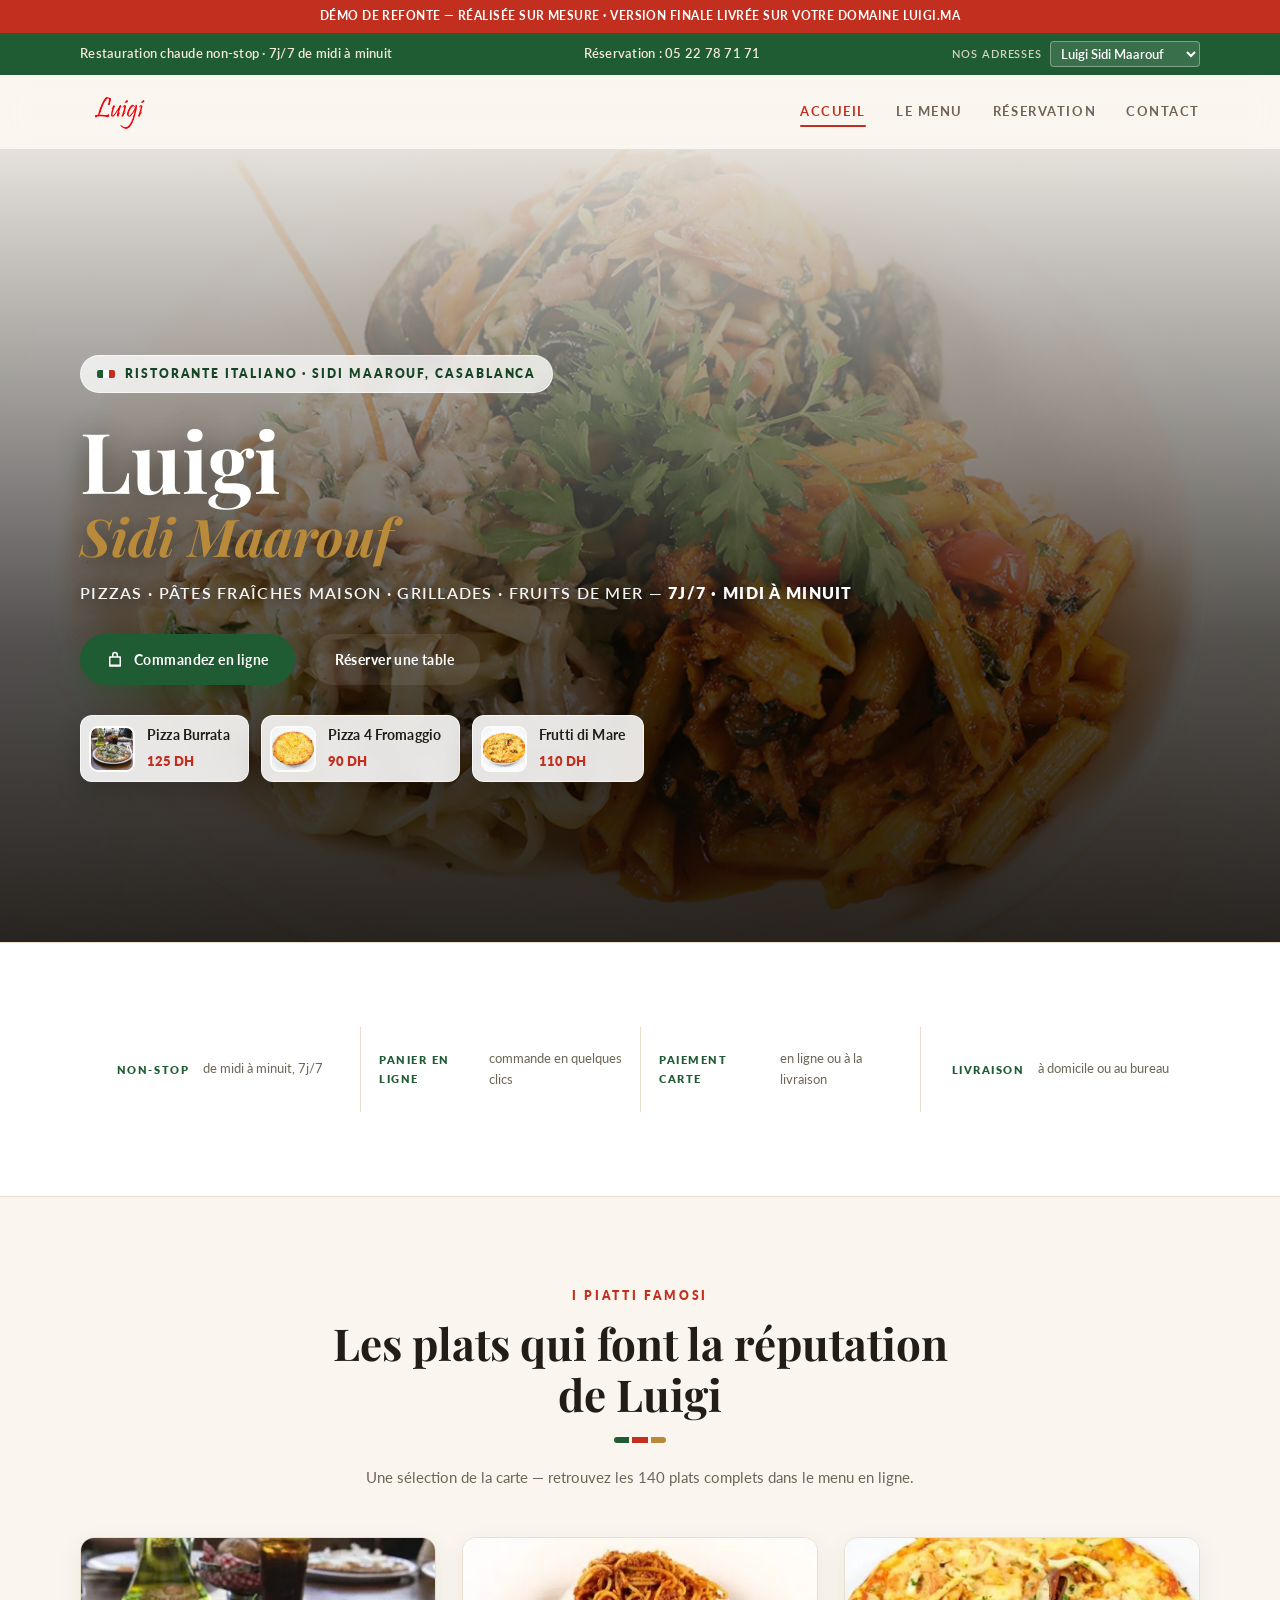
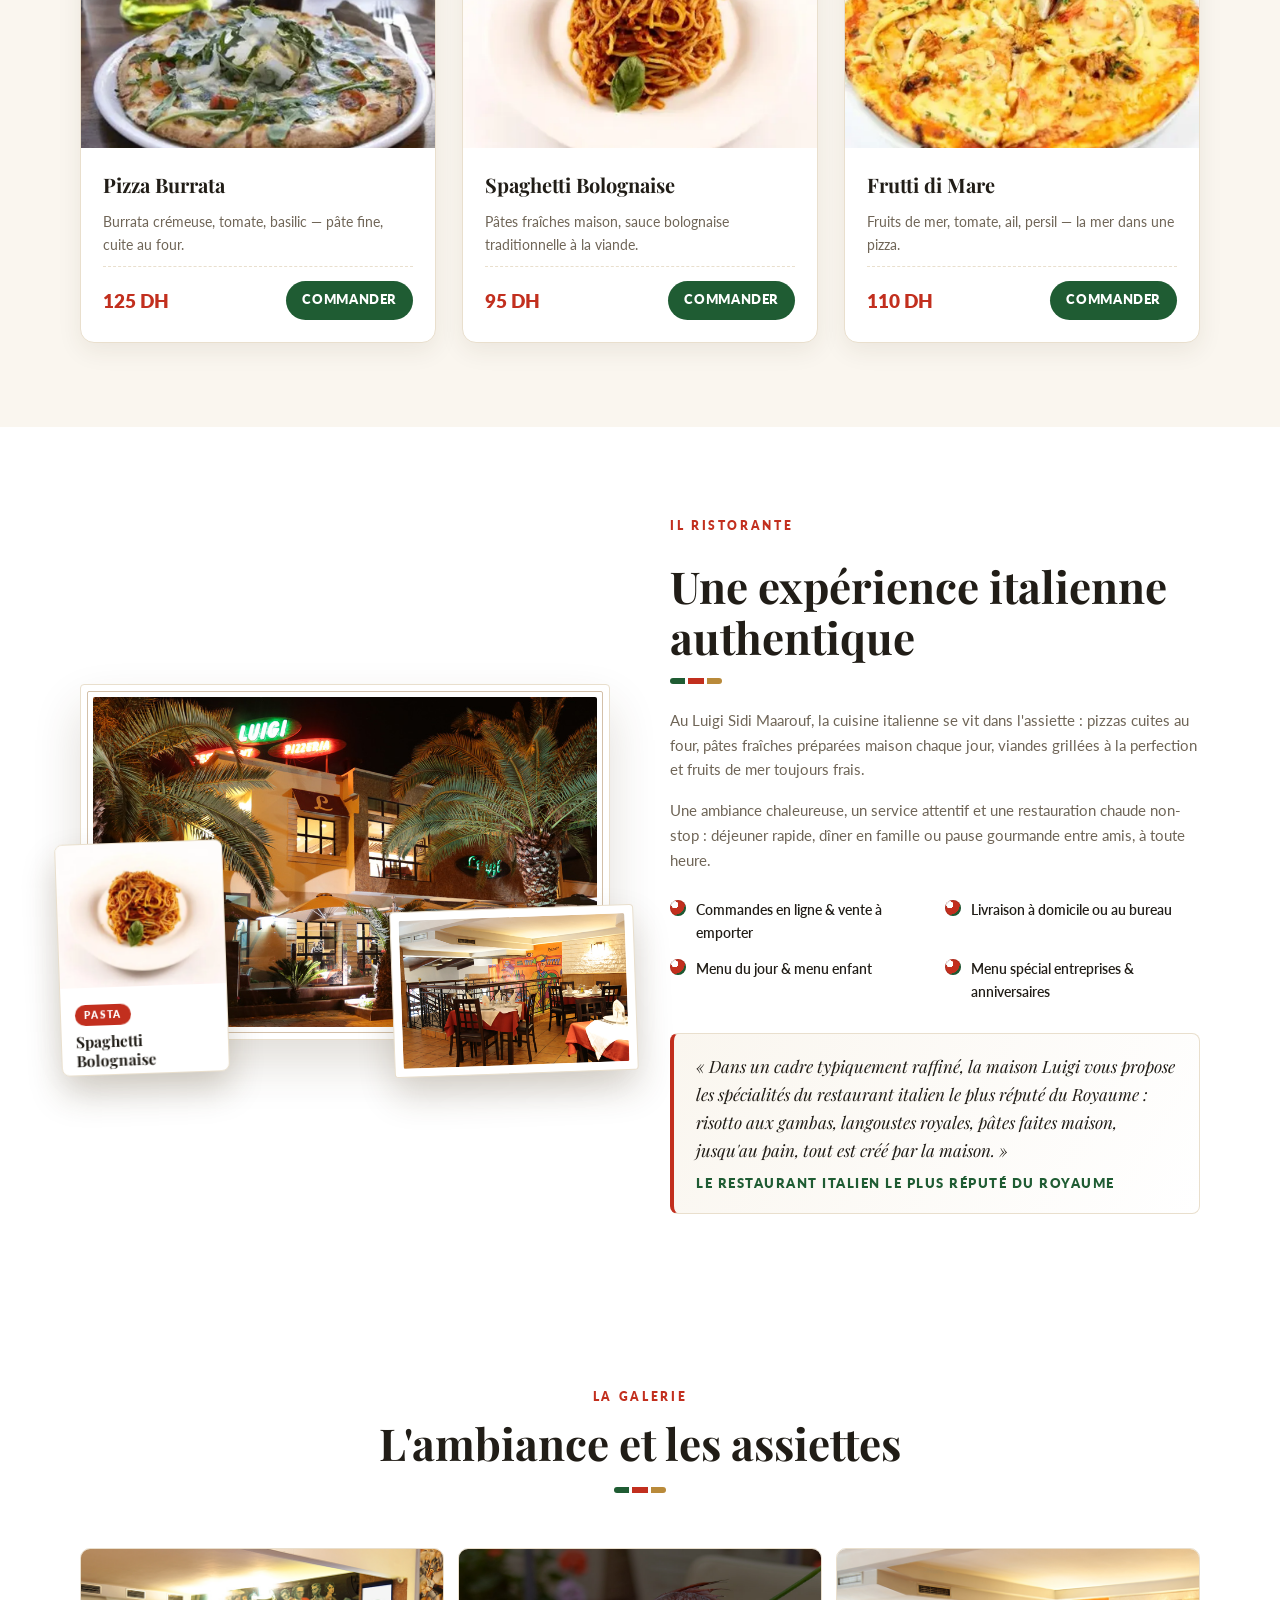
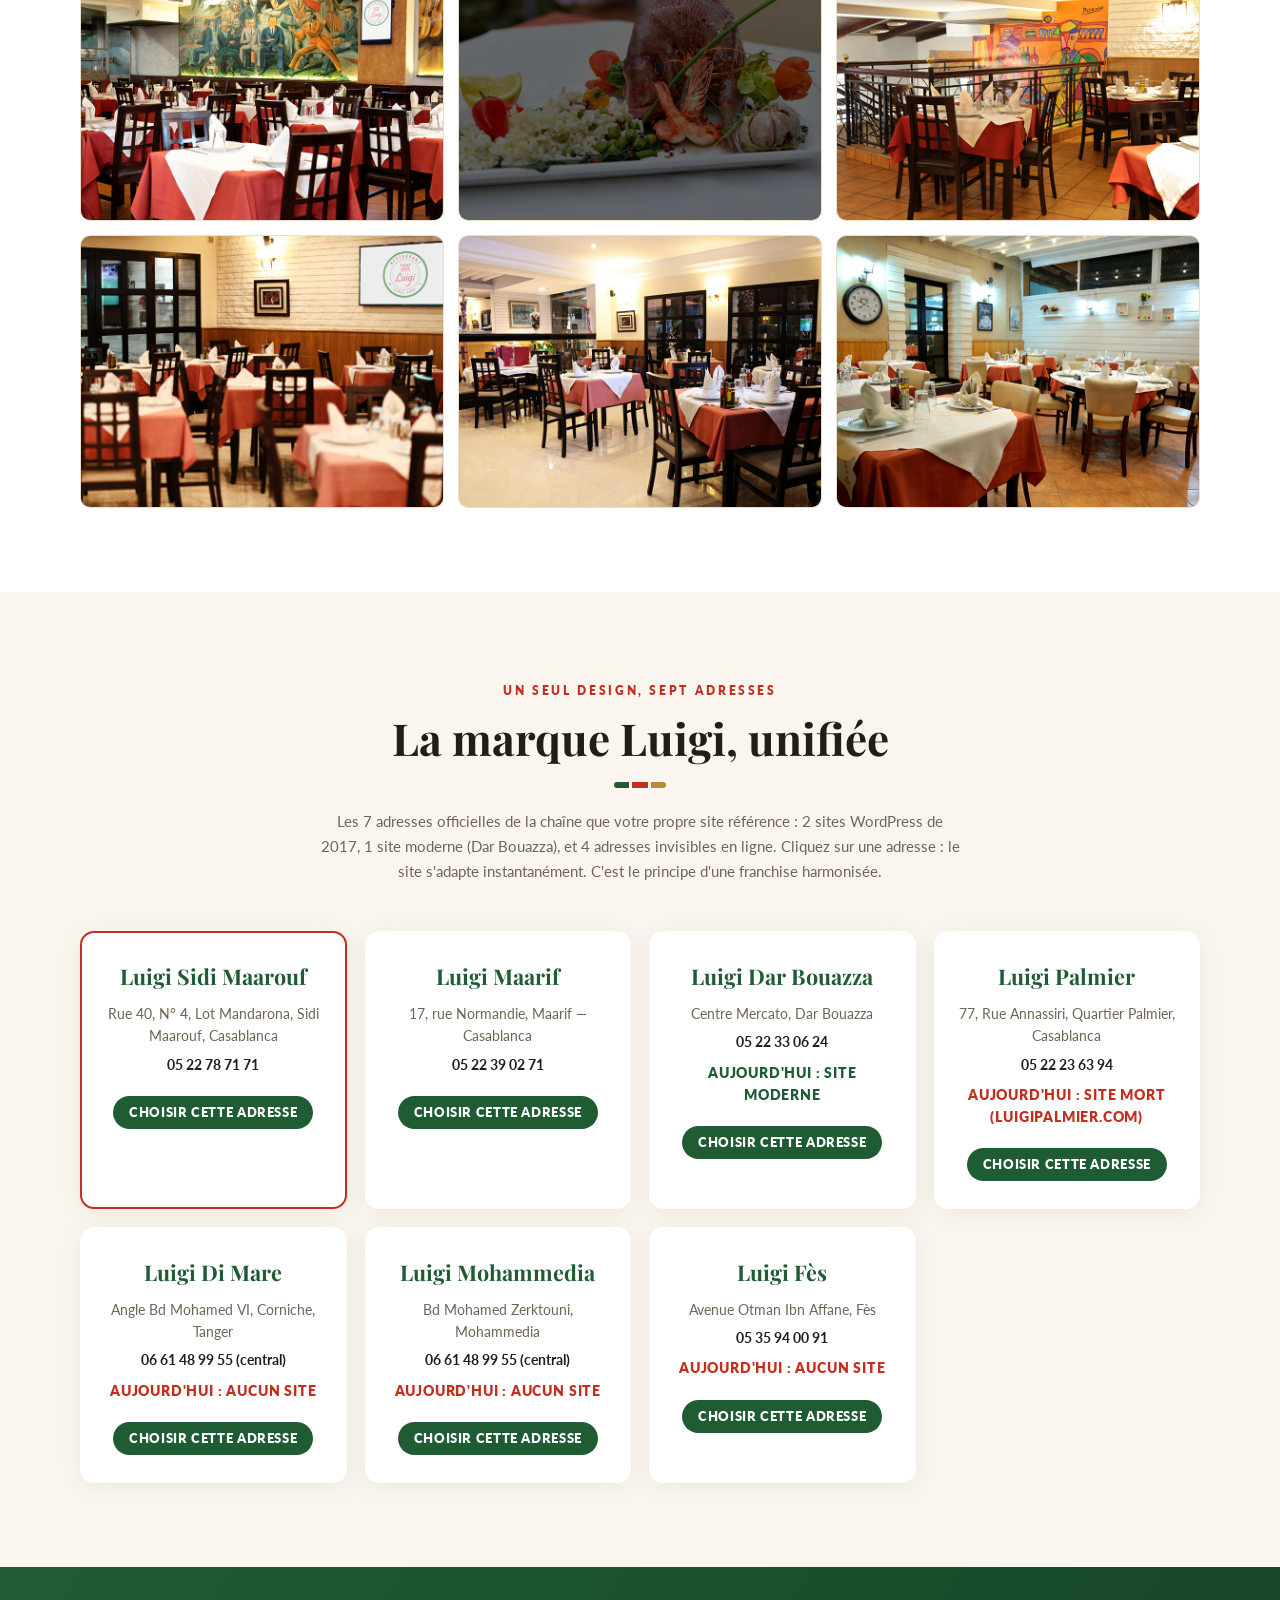
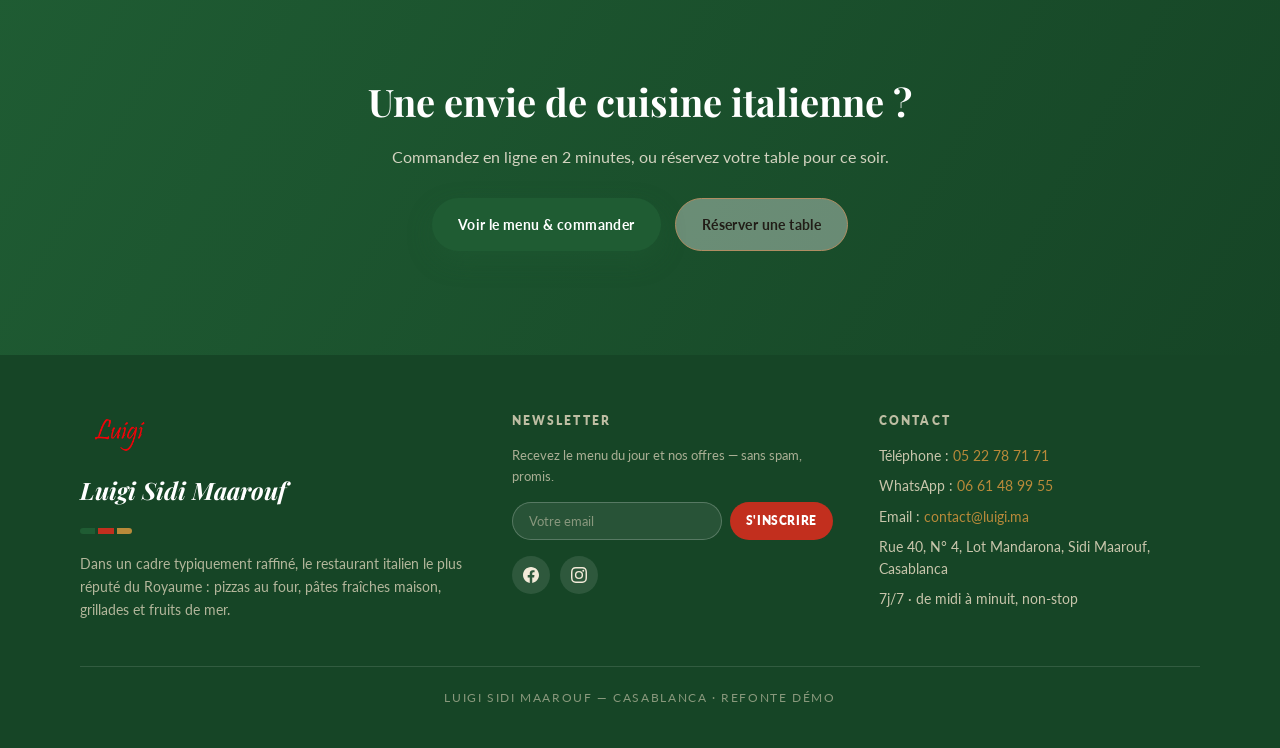
==== commit 53ea3043: "fix: selecteur 7 adresses (edit perdu restaure)" ====
--- a/index.html
+++ b/index.html
@@ -24,6 +24,10 @@
           <option value="sidimaarouf">Luigi Sidi Maarouf</option>
           <option value="maarif">Luigi Maarif</option>
           <option value="darbouazza">Luigi Dar Bouazza</option>
+          <option value="palmier">Luigi Palmier</option>
+          <option value="dimare">Luigi Di Mare (Tanger)</option>
+          <option value="mohammedia">Luigi Mohammedia</option>
+          <option value="fes">Luigi Fès</option>
         </select>
       </span>
     </div>
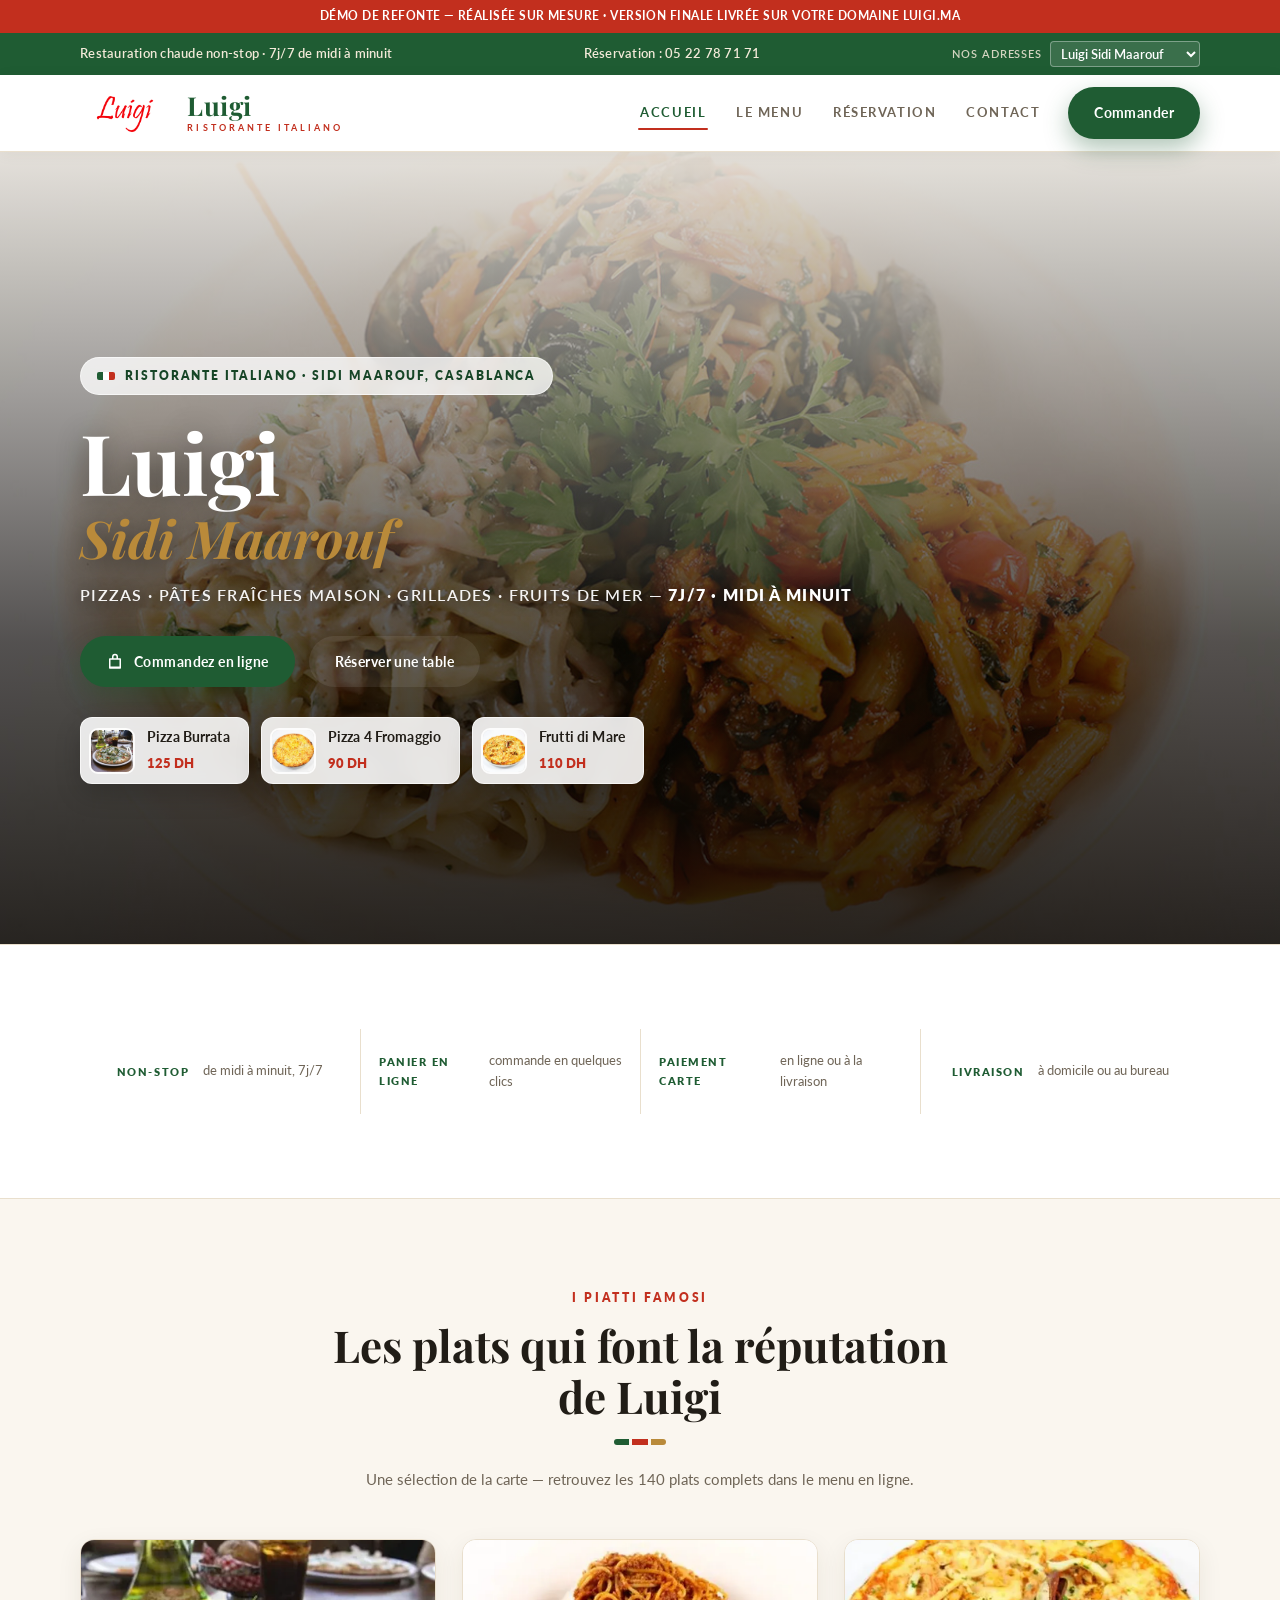
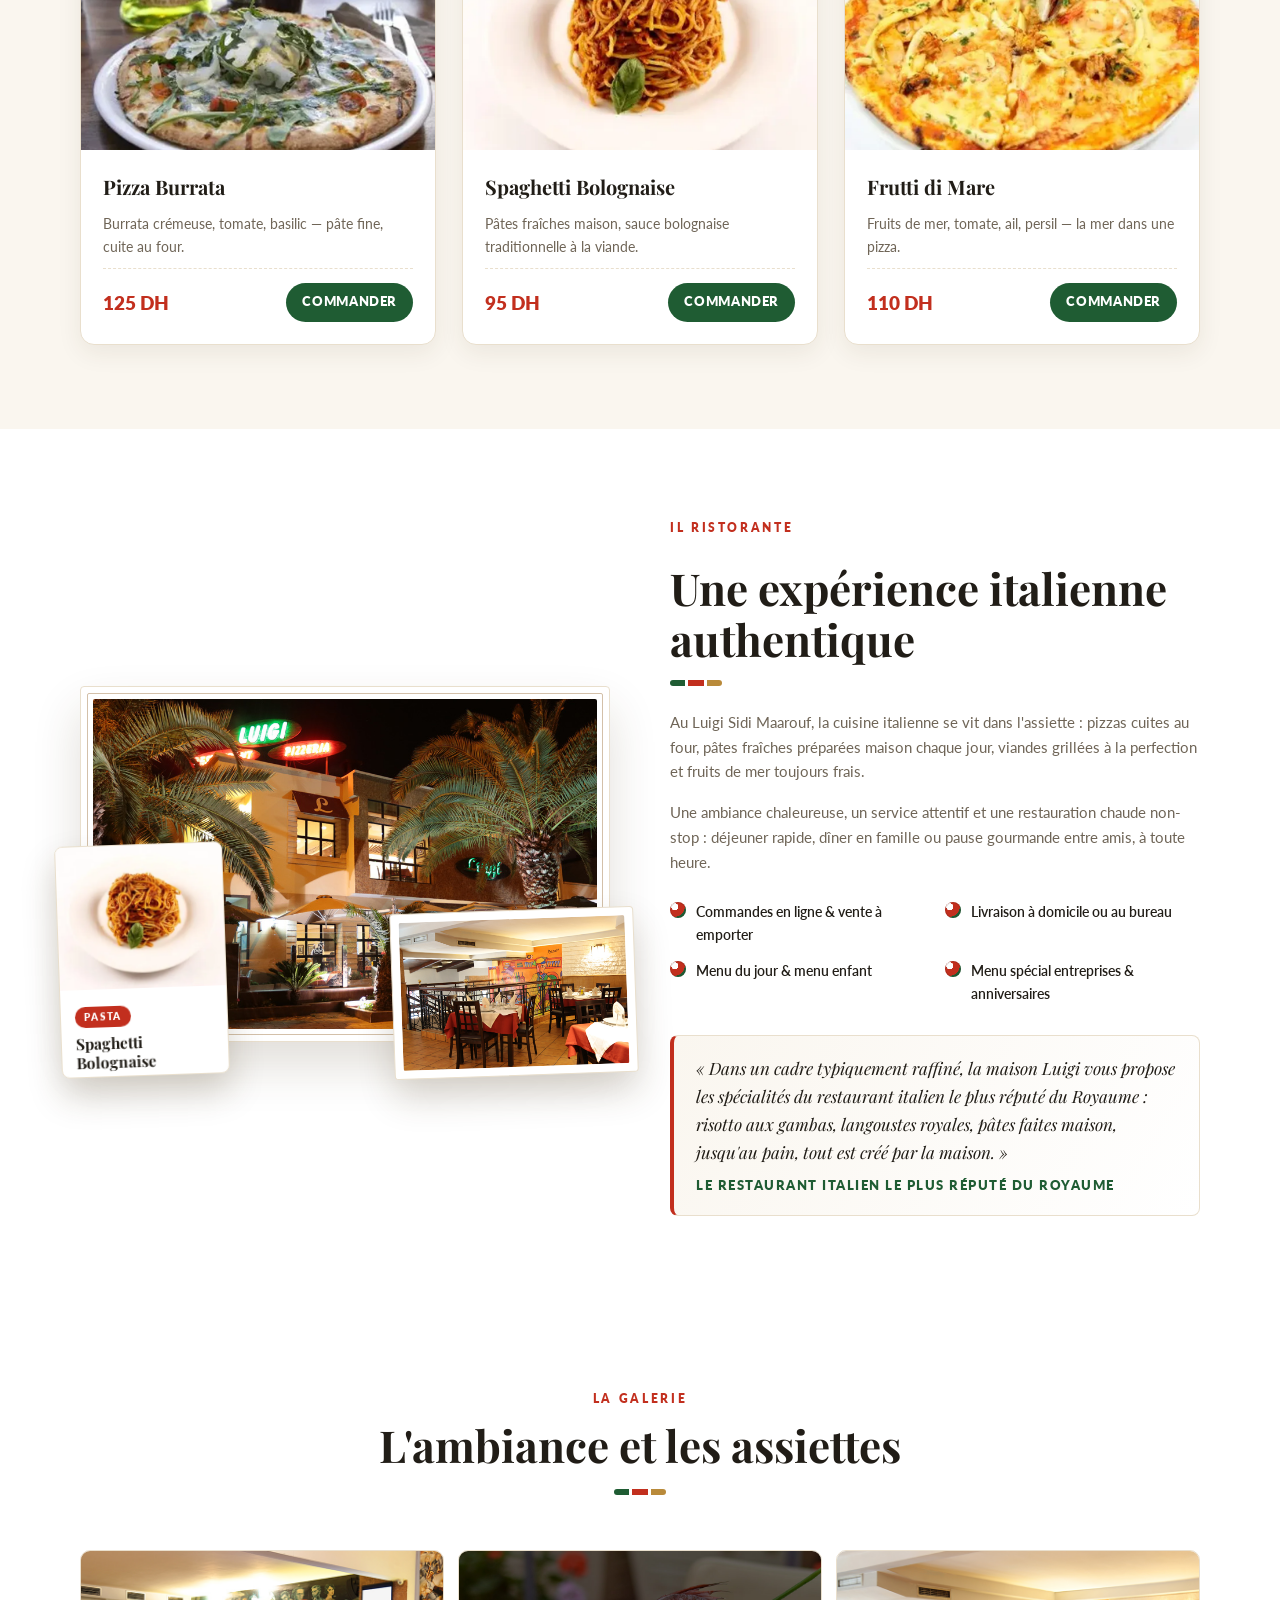
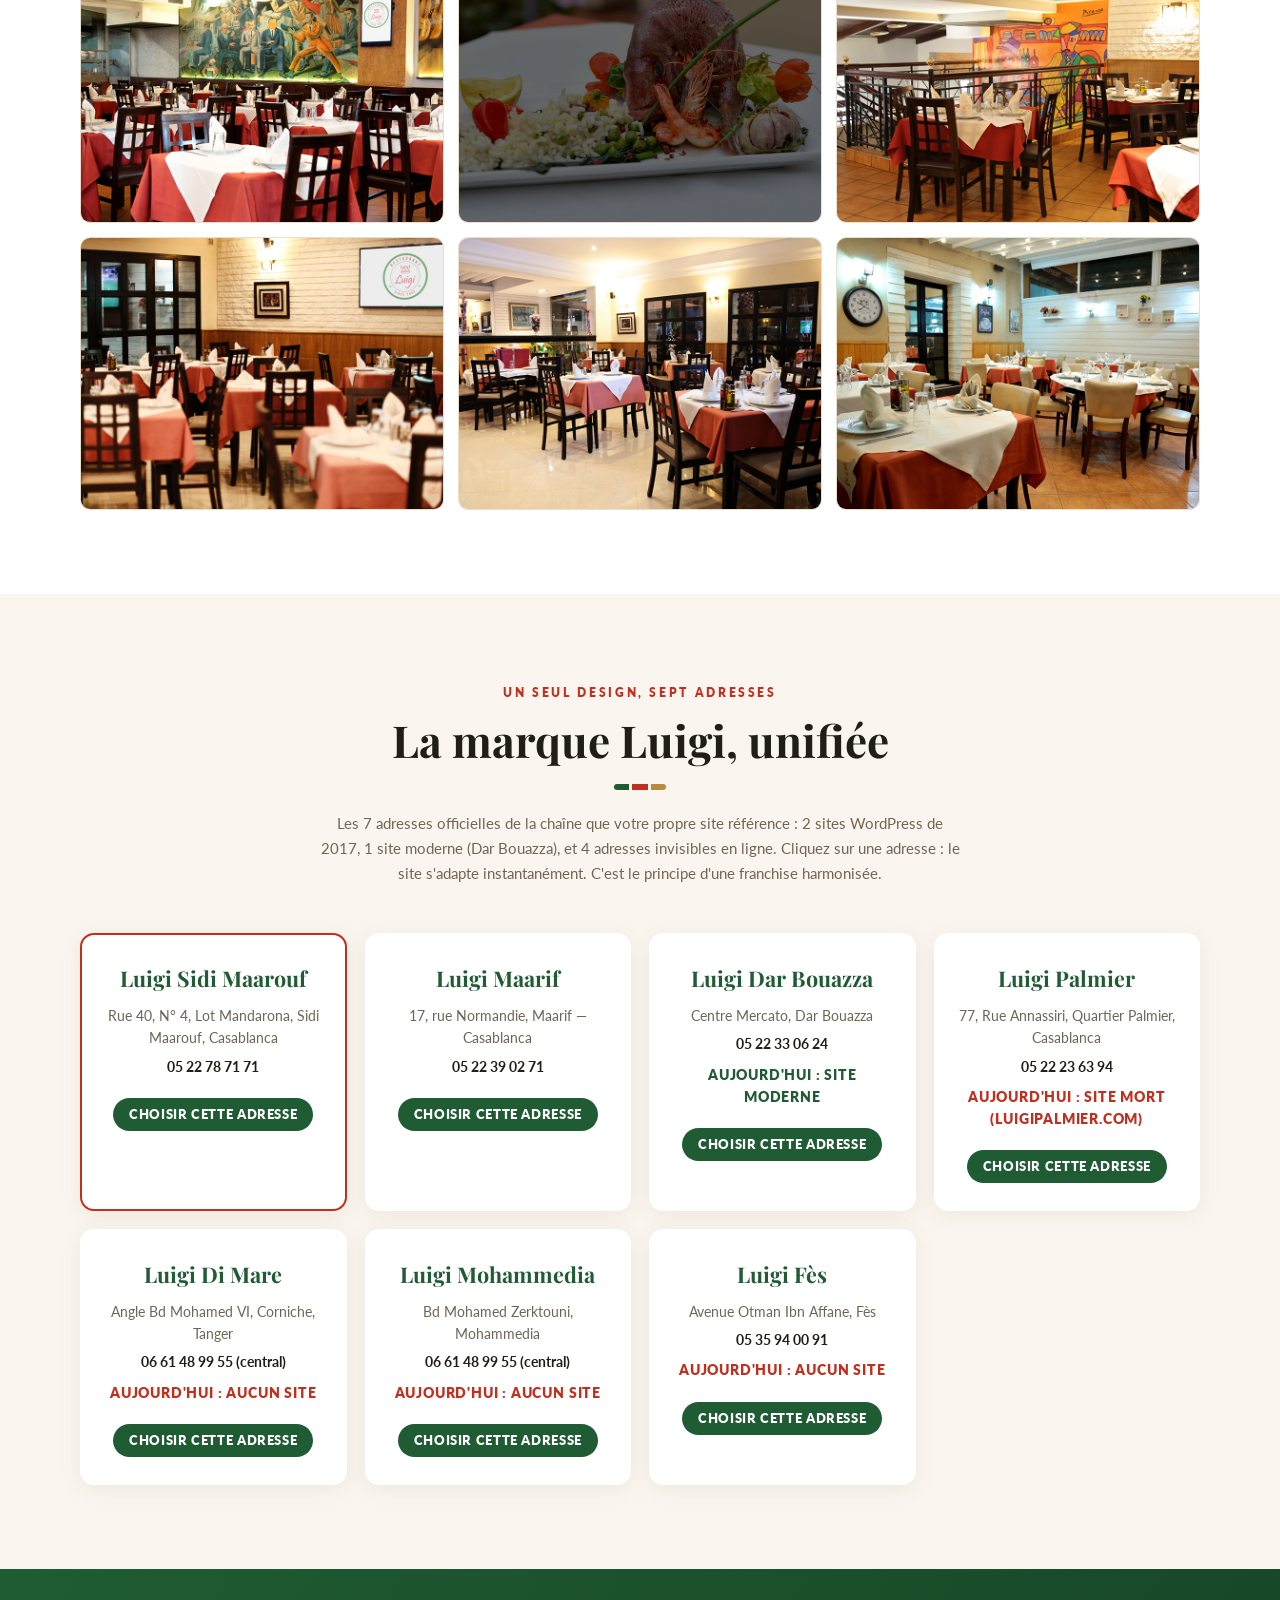
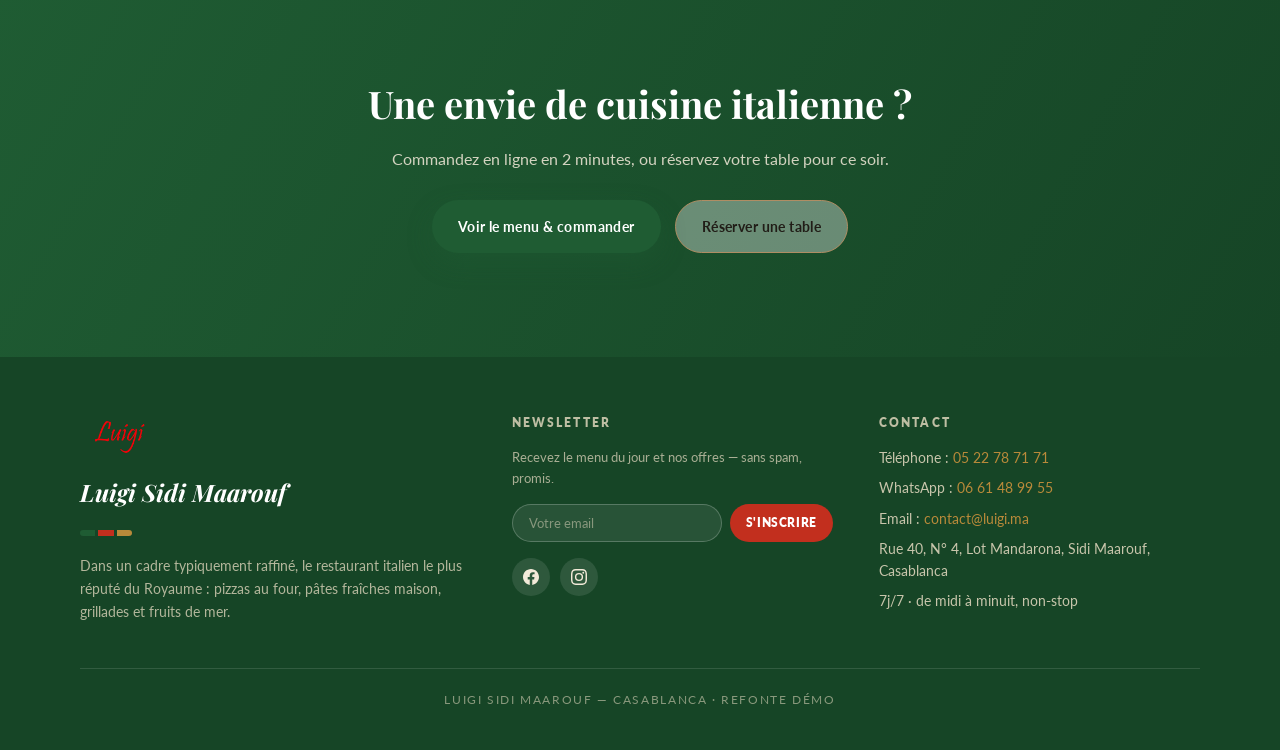
==== commit e16ba7de: "fix: menu inoperant (menu_data.js jamais charge) + navbar refaite (logo wordmark, CTA, panneau mobil" ====
--- a/index.html
+++ b/index.html
@@ -9,7 +9,7 @@
   <link rel="preconnect" href="https://fonts.googleapis.com">
   <link rel="preconnect" href="https://fonts.gstatic.com" crossorigin>
   <link href="https://fonts.googleapis.com/css2?family=Playfair+Display:wght@500;700&family=Lato:wght@400;600;700&display=swap" rel="stylesheet">
-  <link rel="stylesheet" href="assets/css/style.css?v=7">
+  <link rel="stylesheet" href="assets/css/style.css?v=8">
 </head>
 <body>
   <div class="demo-strip">Démo de refonte — réalisée sur mesure · version finale livrée sur votre domaine luigi.ma</div>
@@ -37,14 +37,16 @@
     <div class="container header-inner">
       <a href="index.html" class="logo">
         <img src="assets/img/logo.png" alt="Luigi">
+        <span class="logo-word">Luigi<em>ristorante italiano</em></span>
       </a>
-      <nav class="nav" id="nav">
+      <nav class="nav" id="nav" aria-label="Navigation principale">
         <a href="index.html" class="nav-link active">Accueil</a>
         <a href="menu.html" class="nav-link">Le Menu</a>
         <a href="reservation.html" class="nav-link">Réservation</a>
         <a href="contact.html" class="nav-link">Contact</a>
+        <a href="menu.html" class="btn btn-primary nav-cta">Commander</a>
       </nav>
-      <button class="nav-toggle" id="navToggle" aria-label="Menu" aria-expanded="false">
+      <button class="nav-toggle" id="navToggle" aria-label="Menu" aria-expanded="false" aria-controls="nav">
         <span></span><span></span><span></span>
       </button>
     </div>
@@ -302,6 +304,6 @@
     </div>
   </footer>
 
-  <script src="assets/js/main.js?v=7"></script>
+  <script src="assets/js/main.js?v=8"></script>
 </body>
 </html>
--- a/assets/css/style.css
+++ b/assets/css/style.css
@@ -75,44 +75,88 @@
 /* ---------- Header ---------- */
 .header {
   position: sticky; top: 0; z-index: 200;
-  background: rgba(250, 246, 239, .88);
-  backdrop-filter: blur(12px);
-  -webkit-backdrop-filter: blur(12px);
+  background: var(--surface);
   border-bottom: 1px solid var(--line);
+  box-shadow: 0 2px 14px rgba(70, 50, 20, .06);
 }
 .header-inner {
   display: flex; justify-content: space-between; align-items: center;
-  padding: 14px 0;
-}
-.nav { display: flex; gap: 30px; }
+  gap: 18px; padding: 12px 0;
+}
+.logo {
+  display: inline-flex; align-items: center; gap: 12px;
+}
+.logo img { height: 52px; width: auto; display: block; }
+.logo-word {
+  font-family: var(--serif);
+  font-size: 26px; font-weight: 700; color: var(--green);
+  line-height: 1;
+  display: flex; flex-direction: column; letter-spacing: .02em;
+}
+.logo-word em {
+  font-style: normal;
+  font-family: var(--sans);
+  font-size: 9px; font-weight: 700; letter-spacing: .34em;
+  text-transform: uppercase; color: var(--red); margin-top: 4px;
+}
+.nav { display: flex; align-items: center; gap: 26px; }
 .nav-link {
   font-size: 13px; font-weight: 700;
   text-transform: uppercase; letter-spacing: .12em;
   color: var(--muted);
-  position: relative; padding: 4px 0;
+  position: relative; padding: 6px 2px;
   transition: color .2s;
 }
-.nav-link:hover, .nav-link.active { color: var(--red); }
 .nav-link::after {
   content: ''; position: absolute; left: 0; bottom: 0;
   width: 100%; height: 2px; background: var(--red);
   border-radius: 2px; transform: scaleX(0); transition: transform .25s;
 }
-.nav-link.active::after, .nav-link:hover::after { transform: scaleX(1); }
-
+.nav-link:hover, .nav-link.active { color: var(--green); }
+.nav-link:hover::after, .nav-link.active::after { transform: scaleX(1); }
+.nav-cta {
+  padding: 11px 22px; font-size: 13px;
+  border-radius: 999px;
+}
 .nav-toggle {
-  display: none; background: none; border: none;
+  display: none; background: none; border: none; cursor: pointer;
   width: 40px; height: 40px; flex-direction: column;
   justify-content: center; gap: 6px; padding: 8px;
 }
 .nav-toggle span {
   display: block; height: 2px; width: 100%;
-  background: var(--ink); border-radius: 2px;
+  background: var(--green); border-radius: 2px;
   transition: transform .25s, opacity .2s;
 }
 .nav-toggle.open span:nth-child(1) { transform: translateY(8px) rotate(45deg); }
 .nav-toggle.open span:nth-child(2) { opacity: 0; }
 .nav-toggle.open span:nth-child(3) { transform: translateY(-8px) rotate(-45deg); }
+@media (max-width: 940px) {
+  .nav {
+    position: fixed; top: 0; right: 0; bottom: 0;
+    width: min(320px, 84vw);
+    background: var(--surface);
+    flex-direction: column; align-items: flex-start;
+    justify-content: center; gap: 8px;
+    padding: 90px 34px 40px;
+    border-left: 1px solid var(--line);
+    box-shadow: -18px 0 40px rgba(70, 50, 20, .18);
+    transform: translateX(105%);
+    transition: transform .32s cubic-bezier(.22, .8, .3, 1);
+    z-index: 150;
+  }
+  .nav.open { transform: none; }
+  .nav-link {
+    font-size: 15px; width: 100%;
+    padding: 14px 0; border-bottom: 1px solid var(--line);
+  }
+  .nav-link::after { display: none; }
+  .nav-link.active { color: var(--red); }
+  .nav-cta { margin-top: 18px; width: 100%; }
+  .nav-toggle {
+    display: flex; position: relative; z-index: 160;
+  }
+}
 section[id] { scroll-margin-top: 90px; }
 @media (max-width: 940px) { section[id] { scroll-margin-top: 70px; } }
 
@@ -990,21 +1034,6 @@
 
 /* ---------- Responsive ---------- */
 @media (max-width: 940px) {
-  .nav {
-    position: fixed; top: 0; right: 0; bottom: 0;
-    width: min(320px, 84vw);
-    flex-direction: column; gap: 8px;
-    background: var(--surface);
-    padding: 90px 34px 30px;
-    box-shadow: -20px 0 50px rgba(0,0,0,.2);
-    transform: translateX(105%);
-    transition: transform .3s;
-    z-index: 250;
-  }
-  .nav.open { transform: none; }
-  .nav-link { font-size: 14px; padding: 12px 0; border-bottom: 1px solid var(--line); }
-  .nav-link::after { display: none; }
-  .nav-toggle { display: flex; }
   .menu-grid { grid-template-columns: repeat(auto-fill, minmax(240px, 1fr)); }
   .about-grid { grid-template-columns: 1fr; gap: 46px; }
   .about-img { max-width: 460px; }
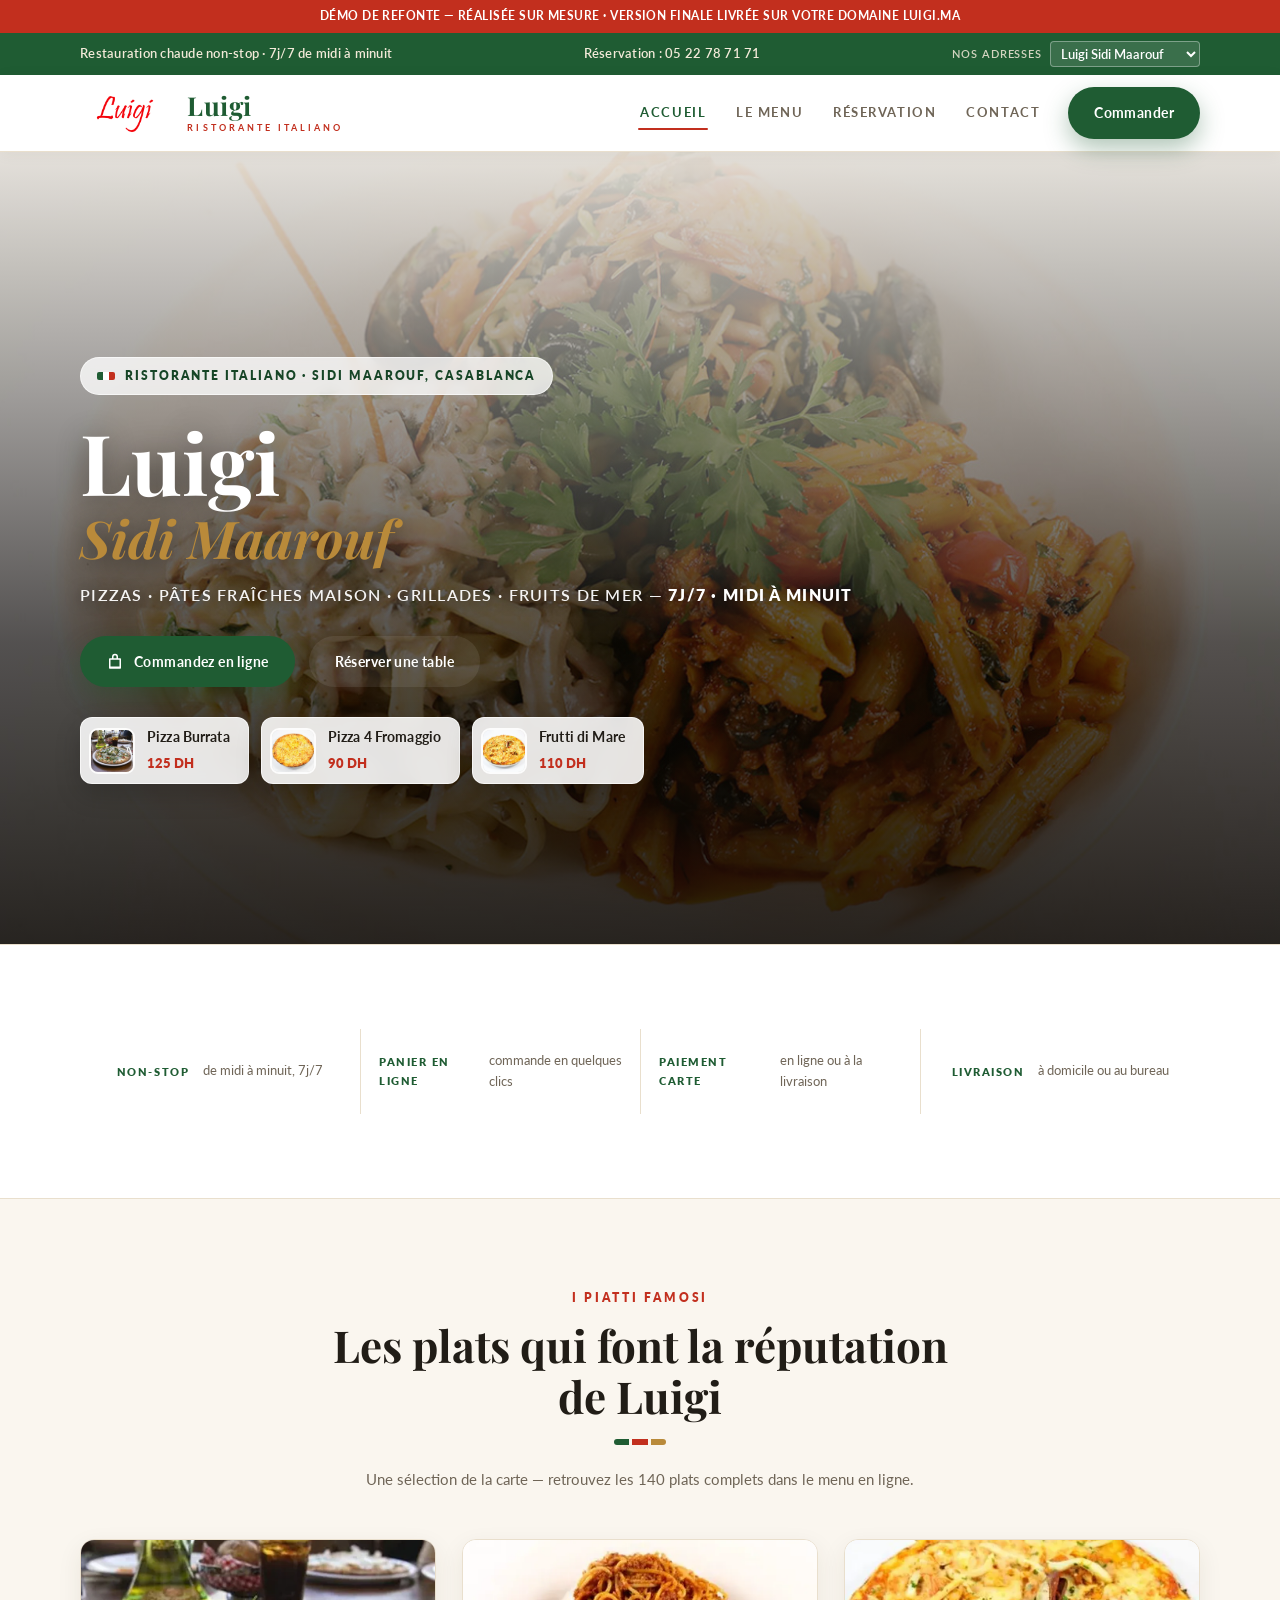
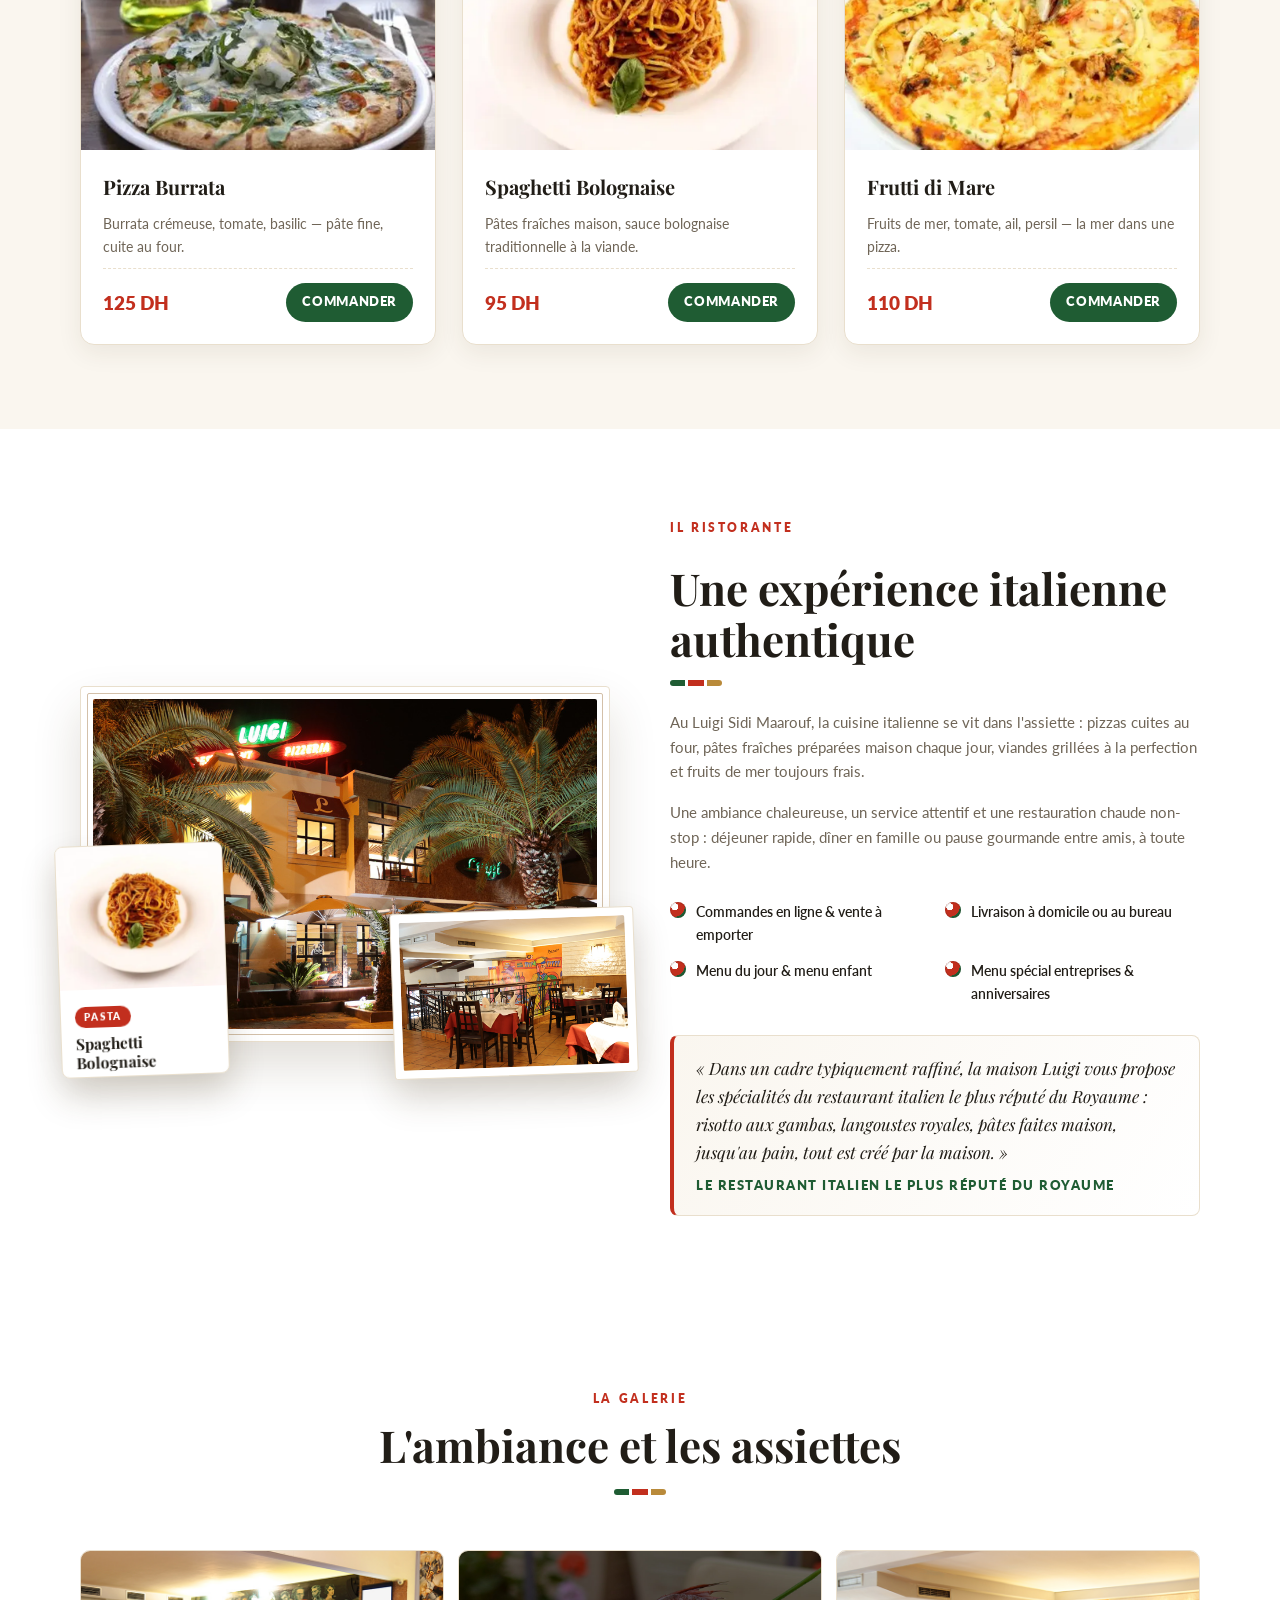
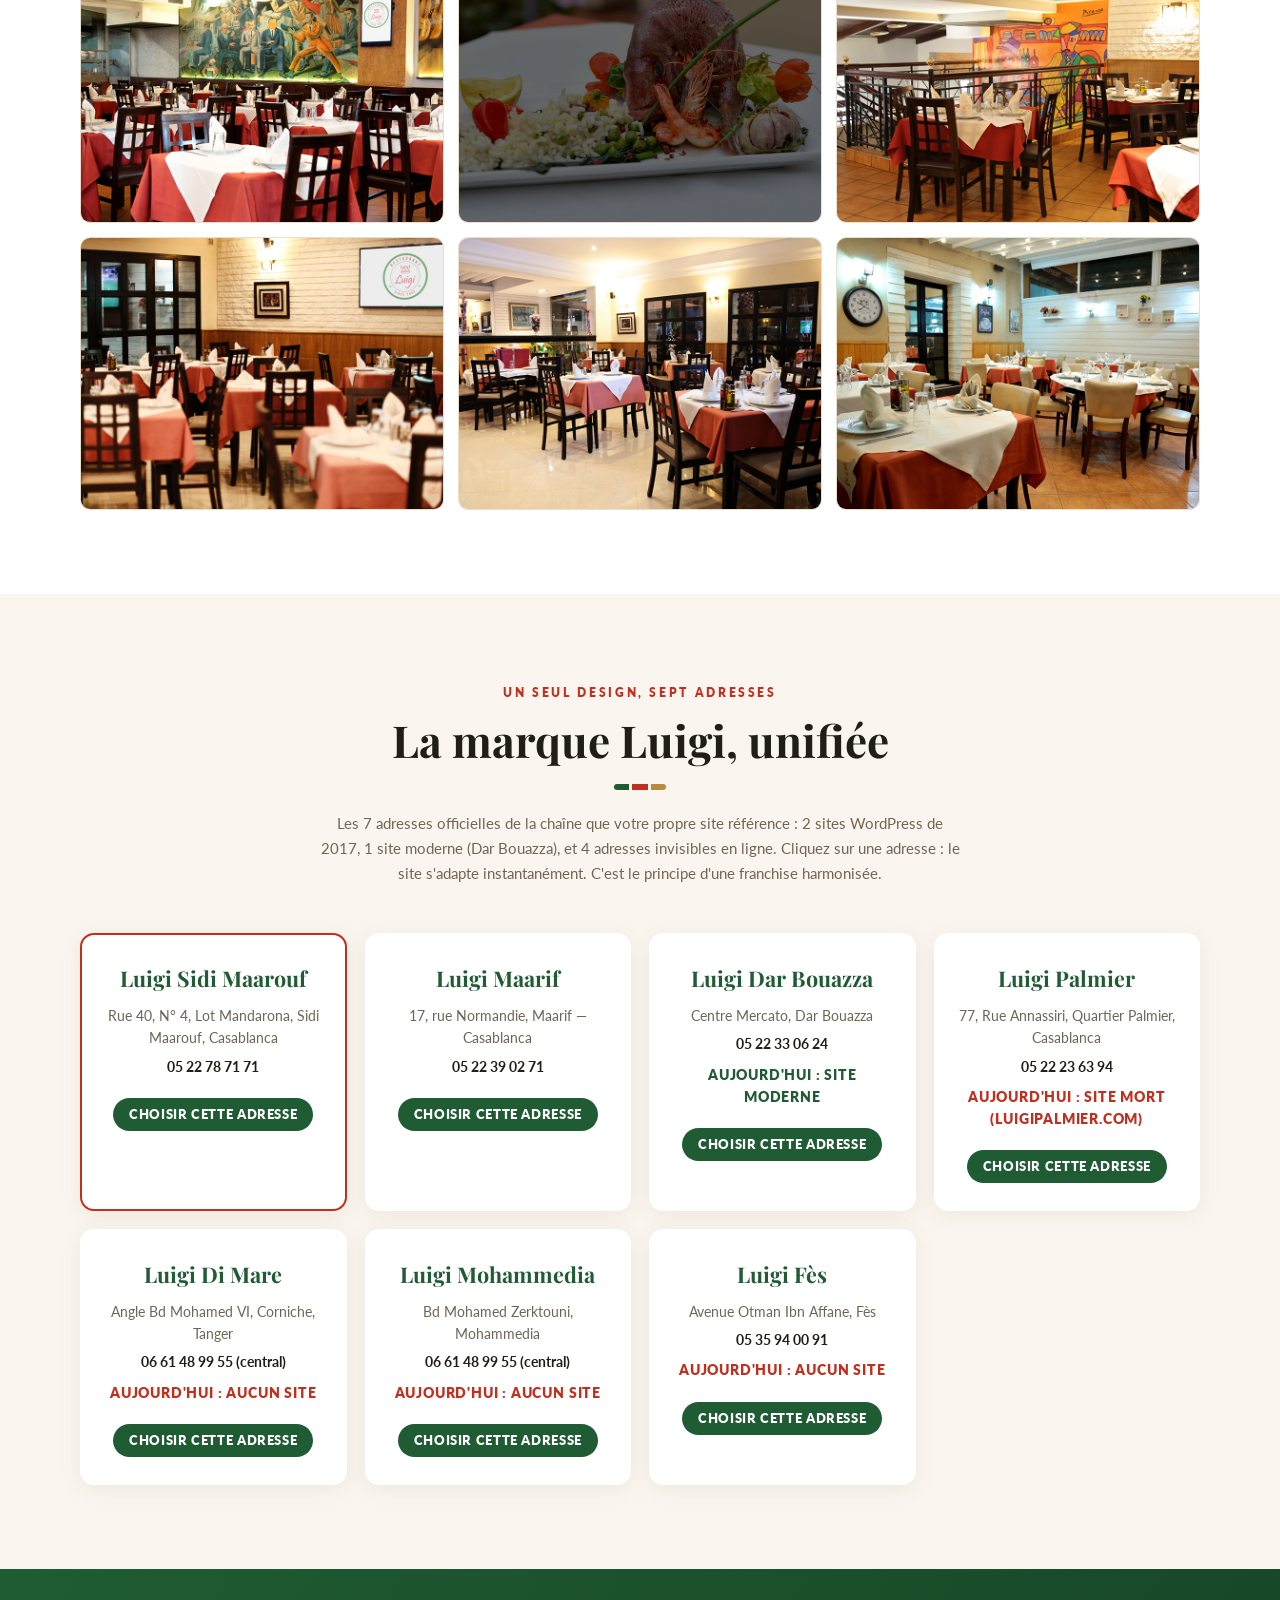
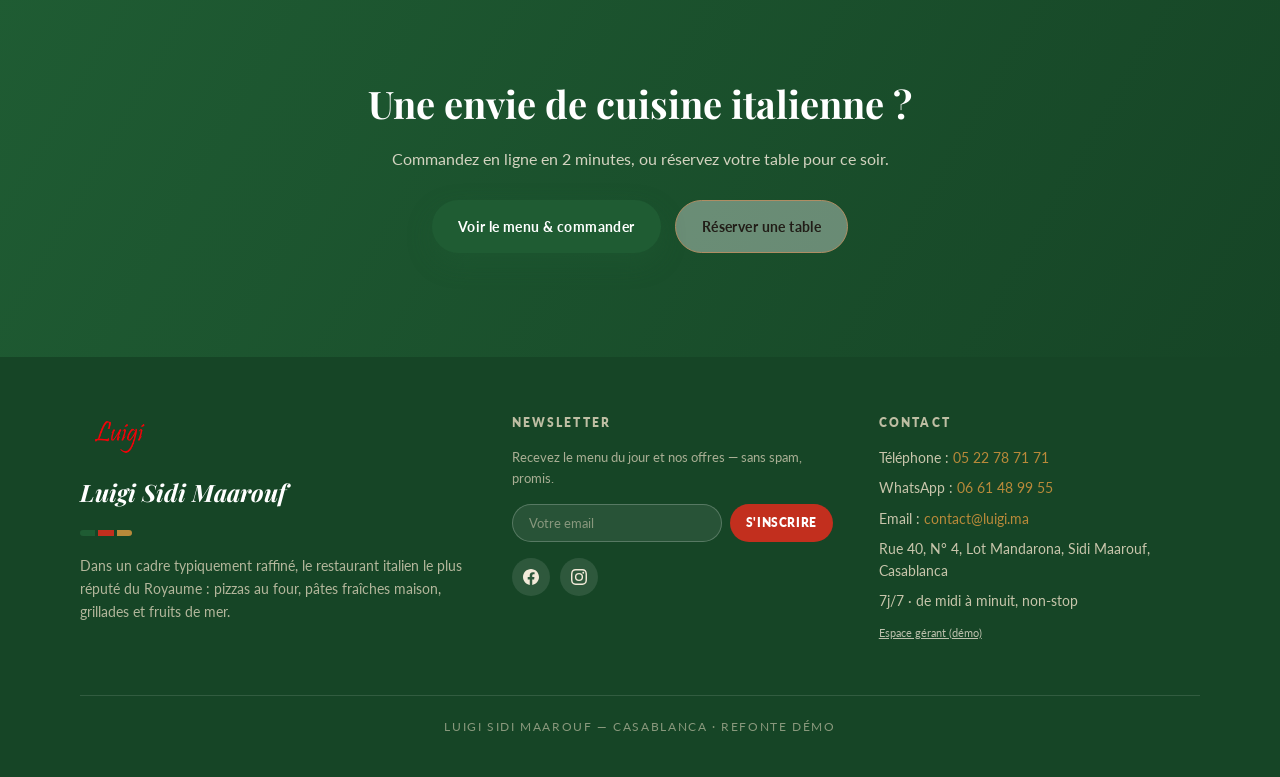
==== commit 74ffd765: "feat: espace gerant demo - commandes/statuts, codes promo synchronises, KPIs, sans backend" ====
--- a/index.html
+++ b/index.html
@@ -9,7 +9,7 @@
   <link rel="preconnect" href="https://fonts.googleapis.com">
   <link rel="preconnect" href="https://fonts.gstatic.com" crossorigin>
   <link href="https://fonts.googleapis.com/css2?family=Playfair+Display:wght@500;700&family=Lato:wght@400;600;700&display=swap" rel="stylesheet">
-  <link rel="stylesheet" href="assets/css/style.css?v=8">
+  <link rel="stylesheet" href="assets/css/style.css?v=11">
 </head>
 <body>
   <div class="demo-strip">Démo de refonte — réalisée sur mesure · version finale livrée sur votre domaine luigi.ma</div>
@@ -298,12 +298,13 @@
           <p class="footer-line">Email : <a id="footerEmail" href="mailto:contact@luigi.ma">contact@luigi.ma</a></p>
           <p class="footer-line" id="footerAddr">Rue 40, N° 4, Lot Mandarona, Sidi Maarouf, Casablanca</p>
           <p class="footer-line">7j/7 · de midi à minuit, non-stop</p>
+          <p class="footer-line admin-link"><a href="admin.html">Espace gérant (démo)</a></p>
         </div>
       </div>
       <p class="footer-copy">Luigi Sidi Maarouf — Casablanca · Refonte démo</p>
     </div>
   </footer>
 
-  <script src="assets/js/main.js?v=8"></script>
+  <script src="assets/js/main.js?v=11"></script>
 </body>
 </html>
--- a/assets/css/style.css
+++ b/assets/css/style.css
@@ -332,6 +332,26 @@
 
 /* ---------- Checkout dans le panier ---------- */
 .checkout-box { margin-bottom: 14px; }
+.promo-row {
+  display: flex; gap: 8px;
+}
+.promo-row .co-input { flex: 1; }
+.promo-btn {
+  white-space: nowrap; padding: 10px 16px;
+  font-size: 12px;
+}
+.promo-msg {
+  margin: 6px 4px 0;
+  font-size: 12px; font-weight: 700;
+}
+.promo-msg.ok { color: var(--green); }
+.promo-msg.warn { color: var(--red); }
+.promo-line {
+  margin: 6px 0 10px;
+  font-size: 12.5px; font-weight: 800;
+  color: var(--red);
+  text-align: right;
+}
 .co-type { display: grid; grid-template-columns: 1fr 1fr; gap: 8px; margin-bottom: 14px; }
 .co-type-btn {
   border: 1.5px solid var(--line);
@@ -1032,6 +1052,86 @@
 .wa-float.show { opacity: 1; pointer-events: auto; }
 .wa-float:hover { transform: scale(1.08); }
 
+/* ============ Espace gérant ============ */
+.admin-section { background: var(--ivory); }
+.admin-gate {
+  max-width: 420px; margin: 0 auto;
+  background: var(--surface);
+  border-radius: 16px; padding: 36px 30px;
+  text-align: center;
+  box-shadow: 0 8px 30px rgba(83, 62, 30, .1);
+}
+.admin-gate h2 { font-family: var(--serif); color: var(--green); margin-bottom: 18px; }
+.admin-login { display: grid; gap: 12px; }
+.admin-kpis {
+  display: grid; grid-template-columns: repeat(auto-fit, minmax(170px, 1fr));
+  gap: 16px; margin-bottom: 26px;
+}
+.admin-kpi {
+  background: var(--surface);
+  border-radius: 14px; padding: 22px 18px;
+  text-align: center;
+  box-shadow: 0 4px 18px rgba(83, 62, 30, .07);
+  border-top: 4px solid var(--green);
+}
+.admin-kpi .kpi-num { display: block; font-size: 30px; font-weight: 800; color: var(--red); font-family: var(--serif); }
+.admin-kpi .kpi-label { display: block; margin-top: 6px; font-size: 12px; color: var(--muted); font-weight: 700; text-transform: uppercase; letter-spacing: .06em; }
+.admin-cols {
+  display: grid; grid-template-columns: 1fr 1fr; gap: 22px;
+}
+@media (max-width: 940px) { .admin-cols { grid-template-columns: 1fr; } }
+.admin-card {
+  background: var(--surface);
+  border-radius: 16px; padding: 26px 24px;
+  box-shadow: 0 4px 18px rgba(83, 62, 30, .07);
+}
+.admin-card h3 { font-family: var(--serif); color: var(--green); font-size: 1.3rem; margin-bottom: 6px; }
+.admin-note { font-size: 12px; color: var(--muted); margin-bottom: 16px; }
+.order-row {
+  display: flex; align-items: center; justify-content: space-between;
+  gap: 12px; padding: 12px 0;
+  border-bottom: 1px solid var(--line);
+}
+.order-info strong { display: block; font-size: 14px; color: var(--ink); }
+.order-info span { font-size: 12px; color: var(--muted); }
+.status-pill {
+  border: none; cursor: pointer;
+  font-size: 11px; font-weight: 800;
+  border-radius: 999px; padding: 7px 12px;
+  letter-spacing: .04em;
+}
+.status-pill:disabled { cursor: default; }
+.status-pill.s0 { background: #fde8e6; color: var(--red); }
+.status-pill.s1 { background: #fff3d6; color: #9a6b00; }
+.status-pill.s2 { background: #dcefe1; color: var(--green); }
+.status-pill.s3 { background: var(--green); color: #fff; }
+.promos-list { display: grid; gap: 8px; margin-bottom: 14px; }
+.promo-row2 {
+  display: flex; align-items: center; gap: 10px;
+  background: var(--ivory);
+  border-radius: 10px; padding: 10px 14px;
+}
+.promo-code { flex: 1; font-size: 13px; color: var(--ink); }
+.promo-code b { color: var(--green); letter-spacing: .06em; }
+.promo-toggle {
+  border: none; cursor: pointer;
+  font-size: 11px; font-weight: 800;
+  border-radius: 999px; padding: 6px 12px;
+}
+.promo-toggle.on { background: var(--green); color: #fff; }
+.promo-toggle.off { background: var(--line); color: var(--muted); }
+.promo-del {
+  border: none; background: none; cursor: pointer;
+  font-size: 18px; color: var(--muted); line-height: 1;
+}
+.promo-del:hover { color: var(--red); }
+.admin-add {
+  display: grid; grid-template-columns: 1fr 1fr; gap: 10px;
+  margin-top: 12px;
+}
+.admin-add .btn { grid-column: 1 / -1; }
+footer .admin-link a { font-size: 11px; color: rgba(243, 234, 217, .75); text-decoration: underline; }
+
 /* ---------- Responsive ---------- */
 @media (max-width: 940px) {
   .menu-grid { grid-template-columns: repeat(auto-fill, minmax(240px, 1fr)); }
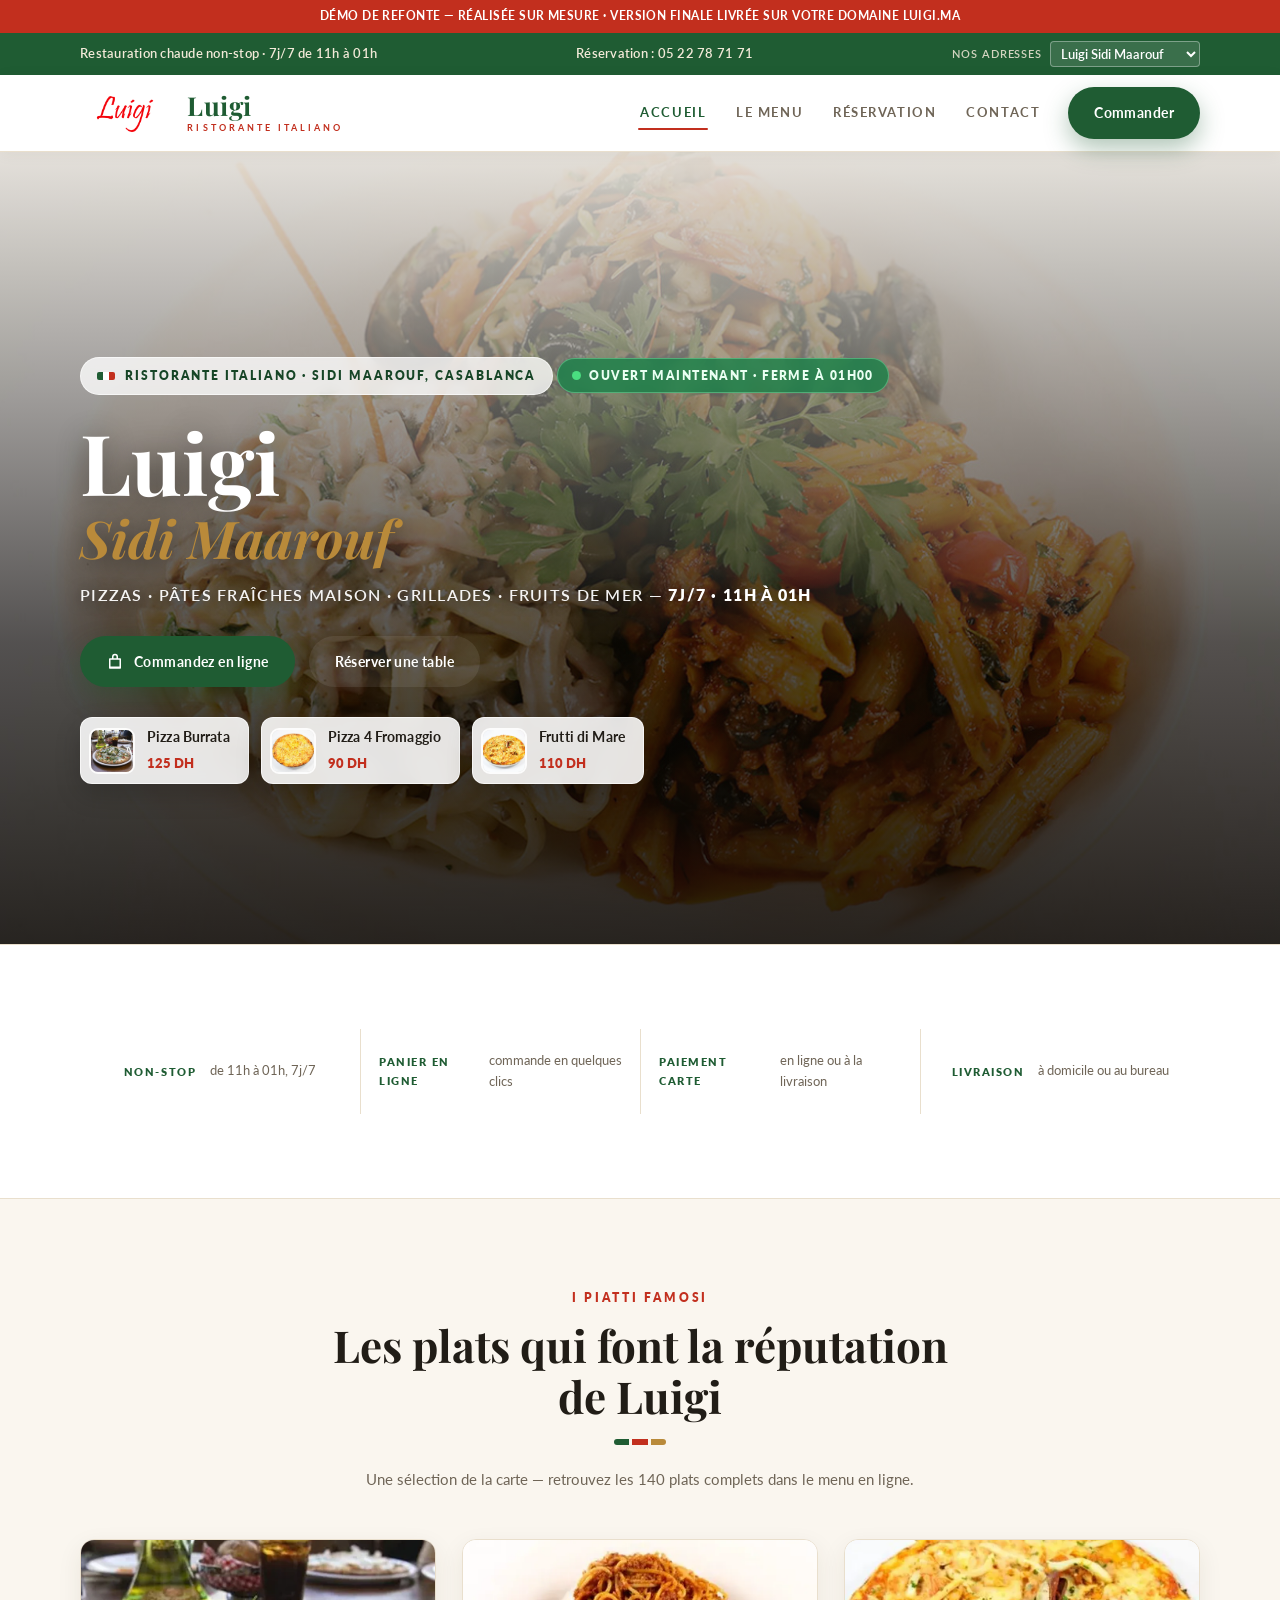
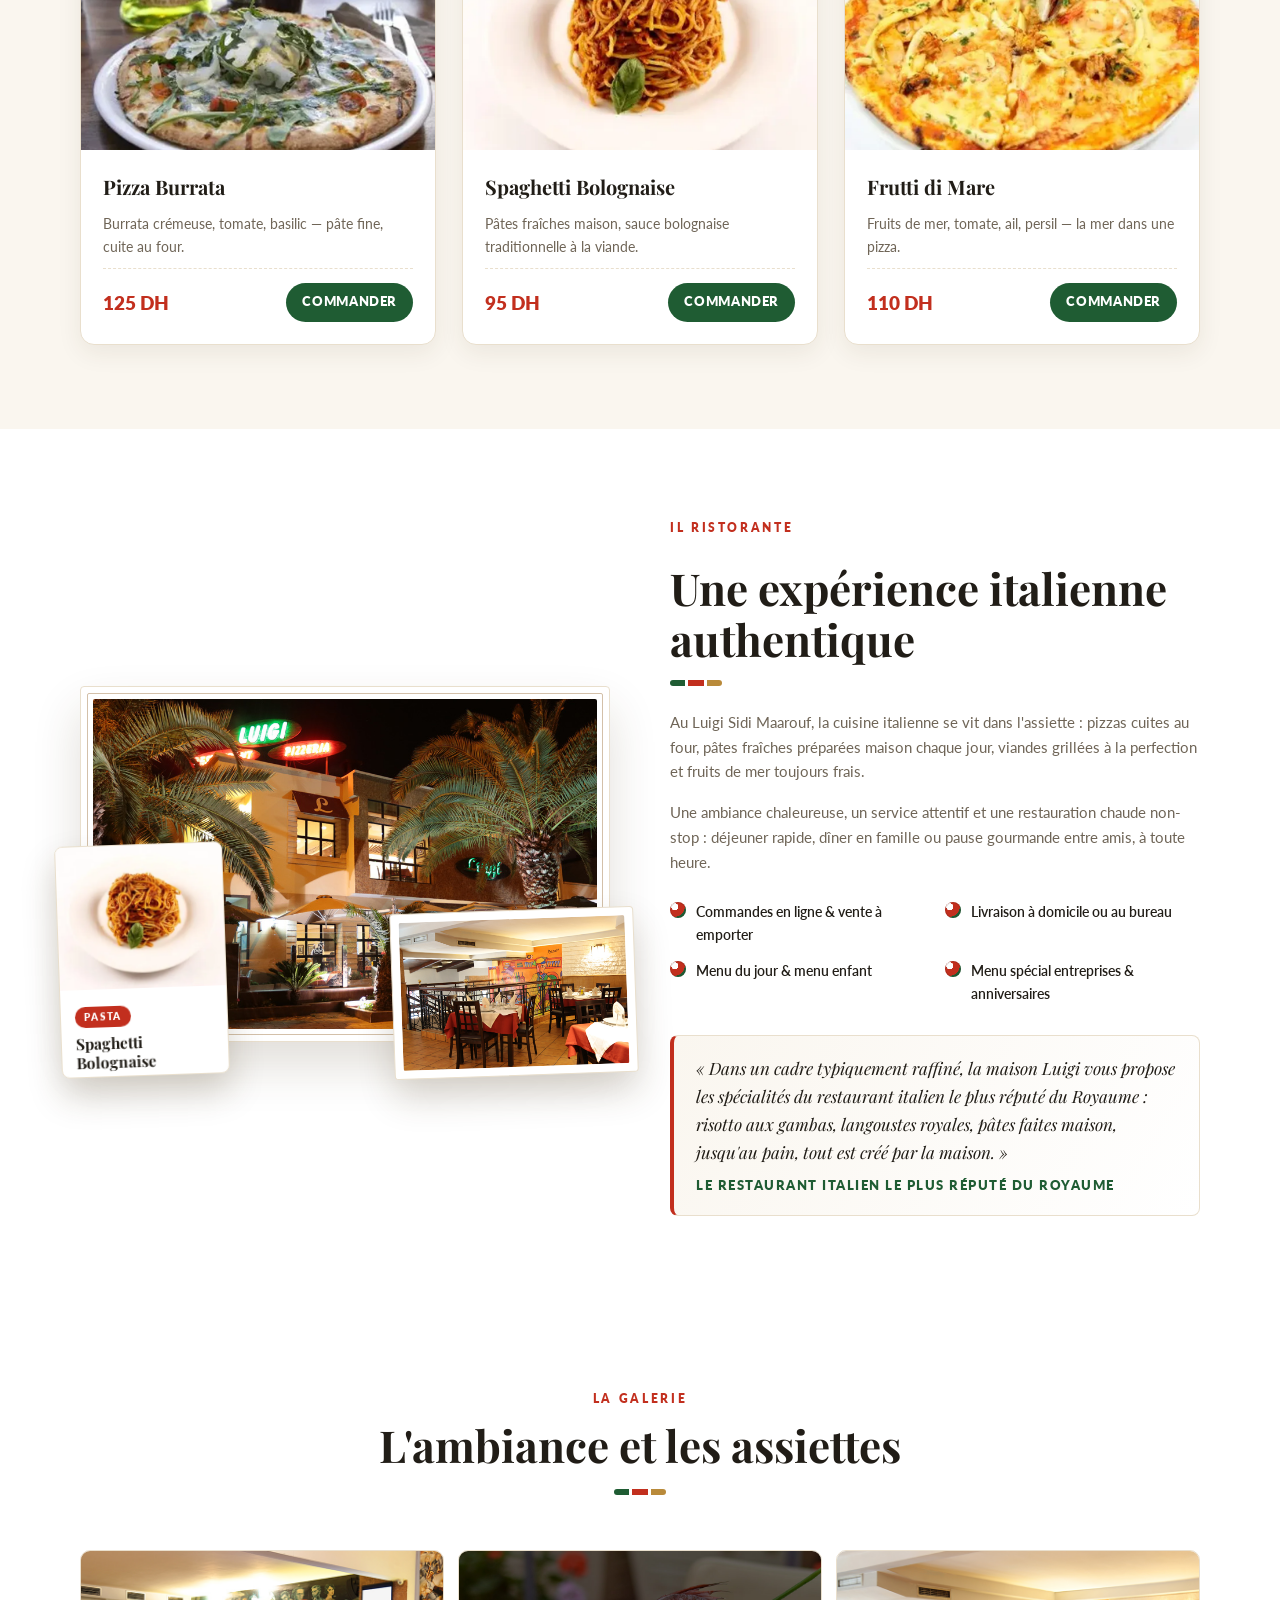
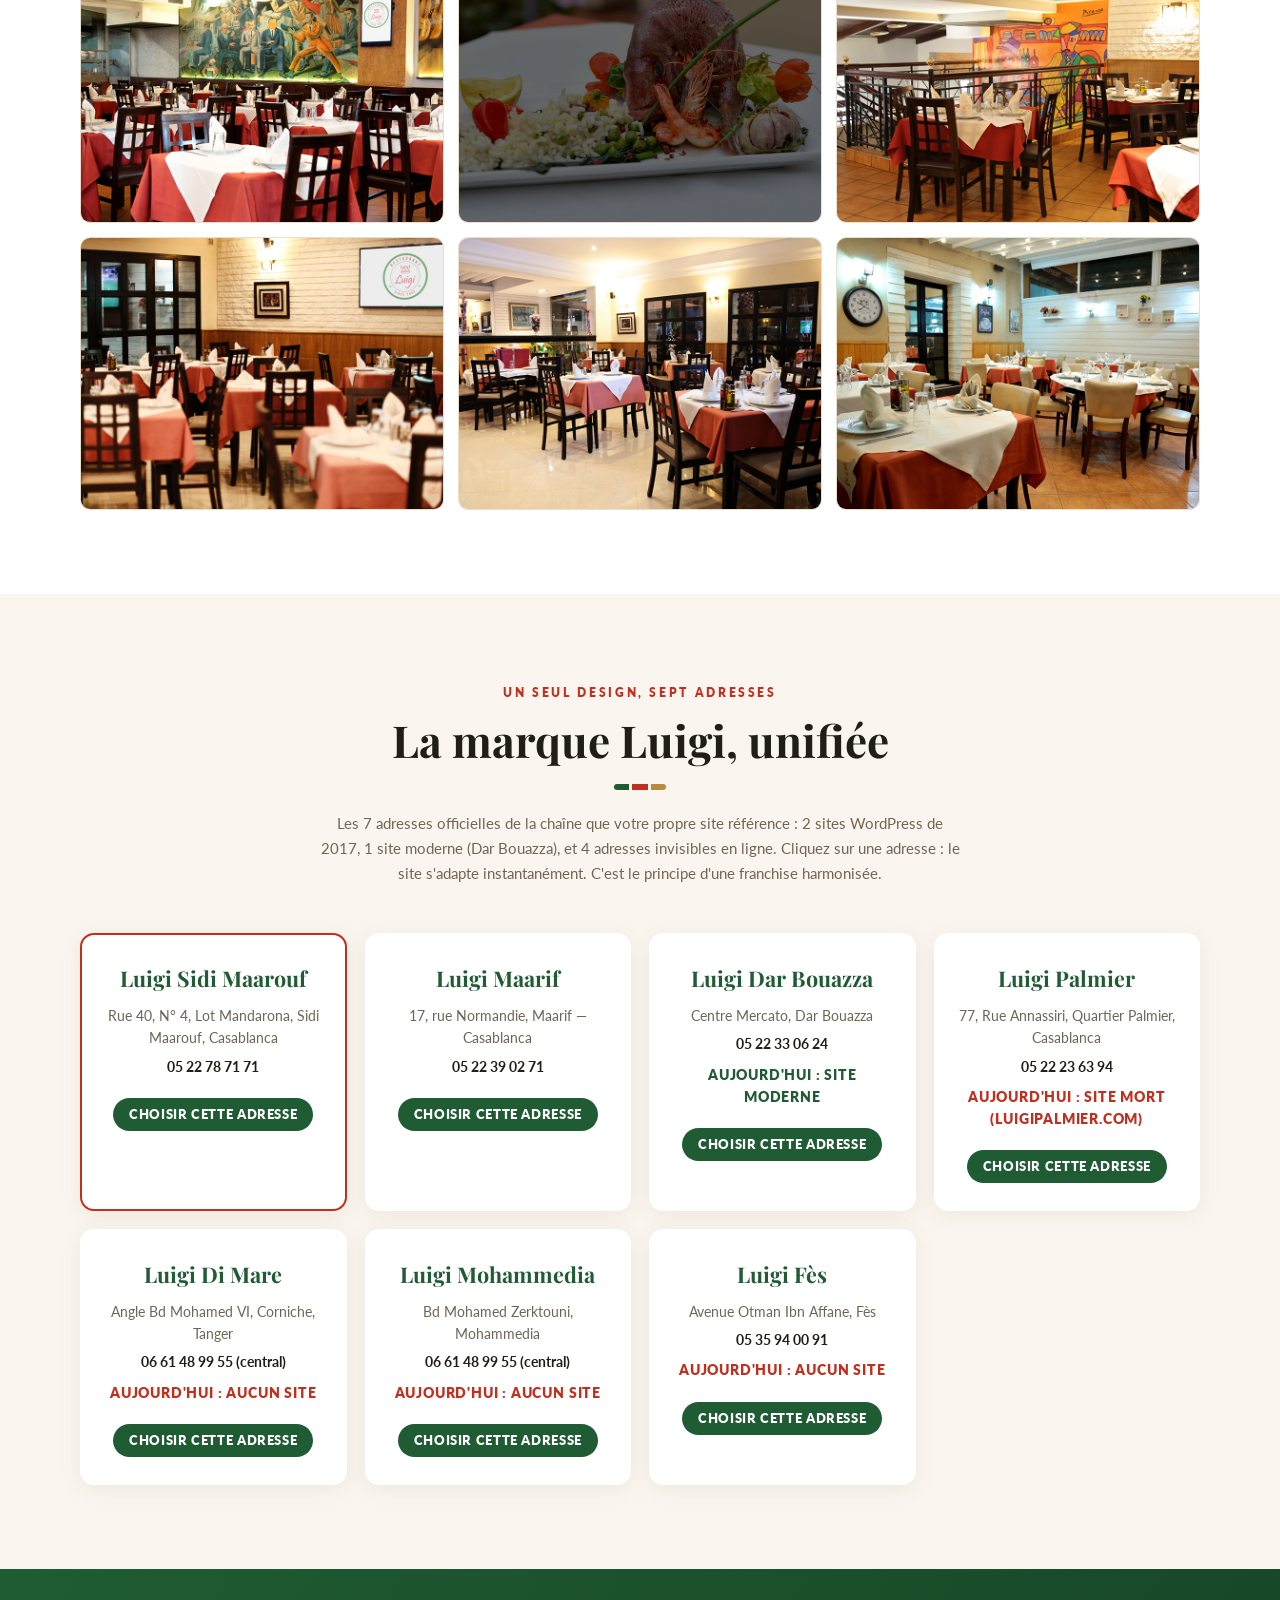
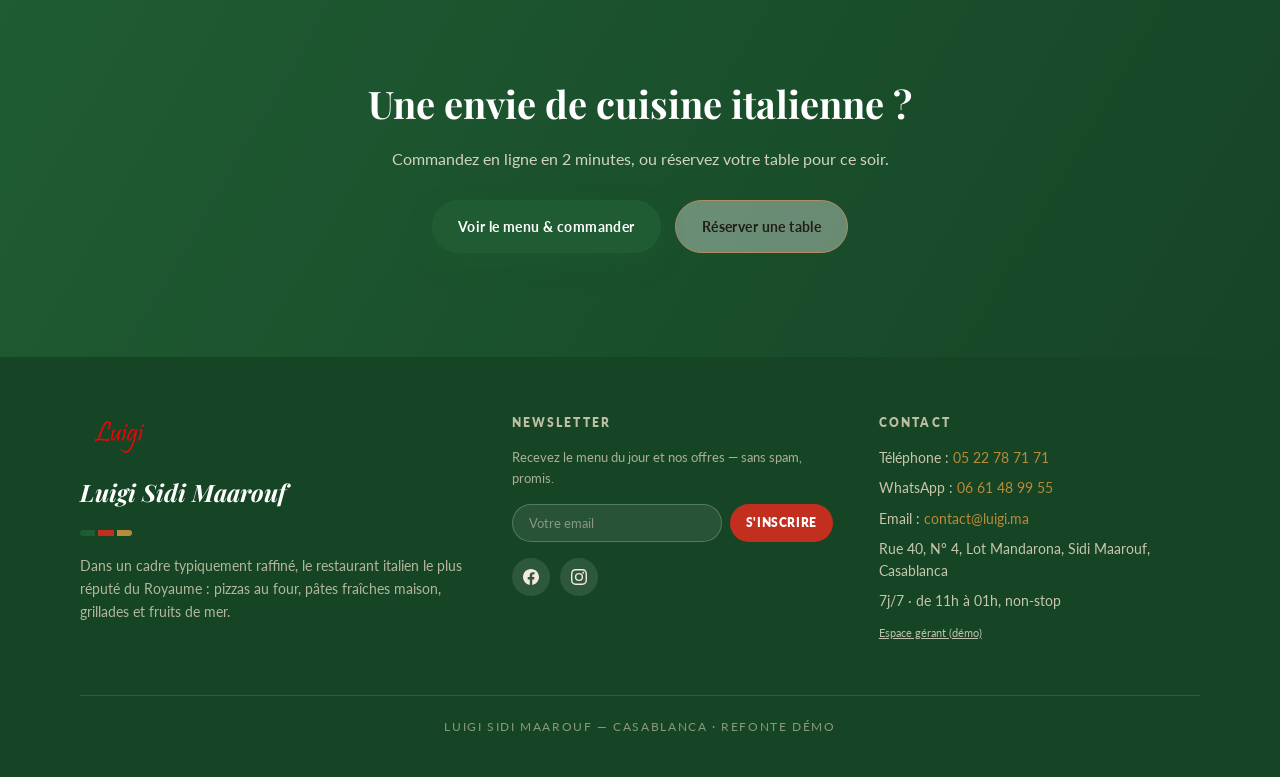
==== commit c92bdc04: "feat: panneau Ouvert/Fermé temps réel (11h-01h) + horaires corrigés" ====
--- a/index.html
+++ b/index.html
@@ -4,19 +4,19 @@
   <meta charset="UTF-8">
   <meta name="viewport" content="width=device-width, initial-scale=1.0">
   <title>Luigi — Restaurant italien | Pizzas, Pâtes fraîches, Grillades</title>
-  <meta name="description" content="Luigi : pizzas, pâtes fraîches, viandes grillées, fruits de mer. Chaîne italienne au Maroc — 7 adresses, restauration non-stop de midi à minuit. Commandez en ligne.">
+  <meta name="description" content="Luigi : pizzas, pâtes fraîches, viandes grillées, fruits de mer. Chaîne italienne au Maroc — 7 adresses, restauration non-stop de 11h à 01h. Commandez en ligne.">
   <link rel="icon" type="image/png" href="assets/img/logo.png">
   <link rel="preconnect" href="https://fonts.googleapis.com">
   <link rel="preconnect" href="https://fonts.gstatic.com" crossorigin>
   <link href="https://fonts.googleapis.com/css2?family=Playfair+Display:wght@500;700&family=Lato:wght@400;600;700&display=swap" rel="stylesheet">
-  <link rel="stylesheet" href="assets/css/style.css?v=11">
+  <link rel="stylesheet" href="assets/css/style.css?v=12">
 </head>
 <body>
   <div class="demo-strip">Démo de refonte — réalisée sur mesure · version finale livrée sur votre domaine luigi.ma</div>
 
   <div class="topbar">
     <div class="container topbar-inner">
-      <span>Restauration chaude non-stop · 7j/7 de midi à minuit</span>
+      <span>Restauration chaude non-stop · 7j/7 de 11h à 01h</span>
       <span>Réservation : <a id="topPhoneLink" href="tel:+212522787171">05 22 78 71 71</a></span>
       <span class="topbar-loc">
         <label for="locSelect">Nos adresses</label>
@@ -58,8 +58,9 @@
     </div>
     <div class="hero-content">
       <span class="hero-badge"><span id="locBadge">Ristorante Italiano · Sidi Maarouf, Casablanca</span></span>
+      <span class="open-badge" id="openBadge"><span class="open-dot"></span><span class="open-txt">Vérification…</span></span>
       <h1>Luigi <span id="locName">Sidi Maarouf</span></h1>
-      <p class="hero-tag">Pizzas · Pâtes fraîches maison · Grillades · Fruits de mer — <strong>7j/7 · midi à minuit</strong></p>
+      <p class="hero-tag">Pizzas · Pâtes fraîches maison · Grillades · Fruits de mer — <strong>7j/7 · 11h à 01h</strong></p>
       <div class="hero-cta">
         <a href="menu.html" class="btn btn-primary">
           <svg viewBox="0 0 24 24" width="18" height="18" fill="currentColor"><path d="M19 7h-3V5a4 4 0 0 0-8 0v2H5a1 1 0 0 0-1 1v12a1 1 0 0 0 1 1h14a1 1 0 0 0 1-1V8a1 1 0 0 0-1-1Zm-9-2a2 2 0 0 1 4 0v2h-4V5Zm8 13H6V9h12v9Zm-8-10a1 1 0 1 0 2 0 1 1 0 0 0-2 0Z"/></svg>
@@ -86,7 +87,7 @@
 
   <section class="info-strip">
     <div class="container info-grid">
-      <div class="info-item"><strong>Non-stop</strong><span>de midi à minuit, 7j/7</span></div>
+      <div class="info-item"><strong>Non-stop</strong><span>de 11h à 01h, 7j/7</span></div>
       <div class="info-item"><strong>Panier en ligne</strong><span>commande en quelques clics</span></div>
       <div class="info-item"><strong>Paiement carte</strong><span>en ligne ou à la livraison</span></div>
       <div class="info-item"><strong>Livraison</strong><span>à domicile ou au bureau</span></div>
@@ -297,7 +298,7 @@
           <p class="footer-line">WhatsApp : <a id="footerWa" href="https://wa.me/212661489955" target="_blank" rel="noopener">06 61 48 99 55</a></p>
           <p class="footer-line">Email : <a id="footerEmail" href="mailto:contact@luigi.ma">contact@luigi.ma</a></p>
           <p class="footer-line" id="footerAddr">Rue 40, N° 4, Lot Mandarona, Sidi Maarouf, Casablanca</p>
-          <p class="footer-line">7j/7 · de midi à minuit, non-stop</p>
+          <p class="footer-line">7j/7 · de 11h à 01h, non-stop</p>
           <p class="footer-line admin-link"><a href="admin.html">Espace gérant (démo)</a></p>
         </div>
       </div>
@@ -305,6 +306,6 @@
     </div>
   </footer>
 
-  <script src="assets/js/main.js?v=11"></script>
+  <script src="assets/js/main.js?v=12"></script>
 </body>
 </html>
--- a/assets/css/style.css
+++ b/assets/css/style.css
@@ -427,6 +427,26 @@
   margin-bottom: 22px;
 }
 .hero-badge::before { content: ''; width: 18px; height: 8px; border-radius: 2px; overflow: hidden; display: inline-block; background: linear-gradient(90deg, var(--green) 0 33%, #fff 33% 66%, var(--red) 66% 100%); }
+.open-badge {
+  display: inline-flex; align-items: center; gap: 8px;
+  font-size: 12px; font-weight: 800;
+  letter-spacing: .12em; text-transform: uppercase;
+  padding: 7px 14px; border-radius: 999px;
+  margin-bottom: 18px;
+  border: 1px solid rgba(255,255,255,.35);
+  backdrop-filter: blur(6px);
+}
+.open-badge .open-dot { width: 9px; height: 9px; border-radius: 50%; flex: none; }
+.open-badge.is-open { background: rgba(28, 130, 74, .82); color: #eafff2; border-color: rgba(120, 220, 160, .5); }
+.open-badge.is-open .open-dot { background: #4ade80; box-shadow: 0 0 0 0 rgba(74, 222, 128, .7); animation: openPulse 2s infinite; }
+.open-badge.is-closed { background: rgba(140, 30, 30, .85); color: #ffe9e9; border-color: rgba(230, 120, 120, .45); }
+.open-badge.is-closed .open-dot { background: #f87171; }
+@keyframes openPulse {
+  0% { box-shadow: 0 0 0 0 rgba(74, 222, 128, .65); }
+  70% { box-shadow: 0 0 0 9px rgba(74, 222, 128, 0); }
+  100% { box-shadow: 0 0 0 0 rgba(74, 222, 128, 0); }
+}
+.page-head .open-badge { margin-bottom: 14px; }
 .hero h1 {
   font-family: var(--serif);
   font-size: clamp(40px, 7vw, 84px);
